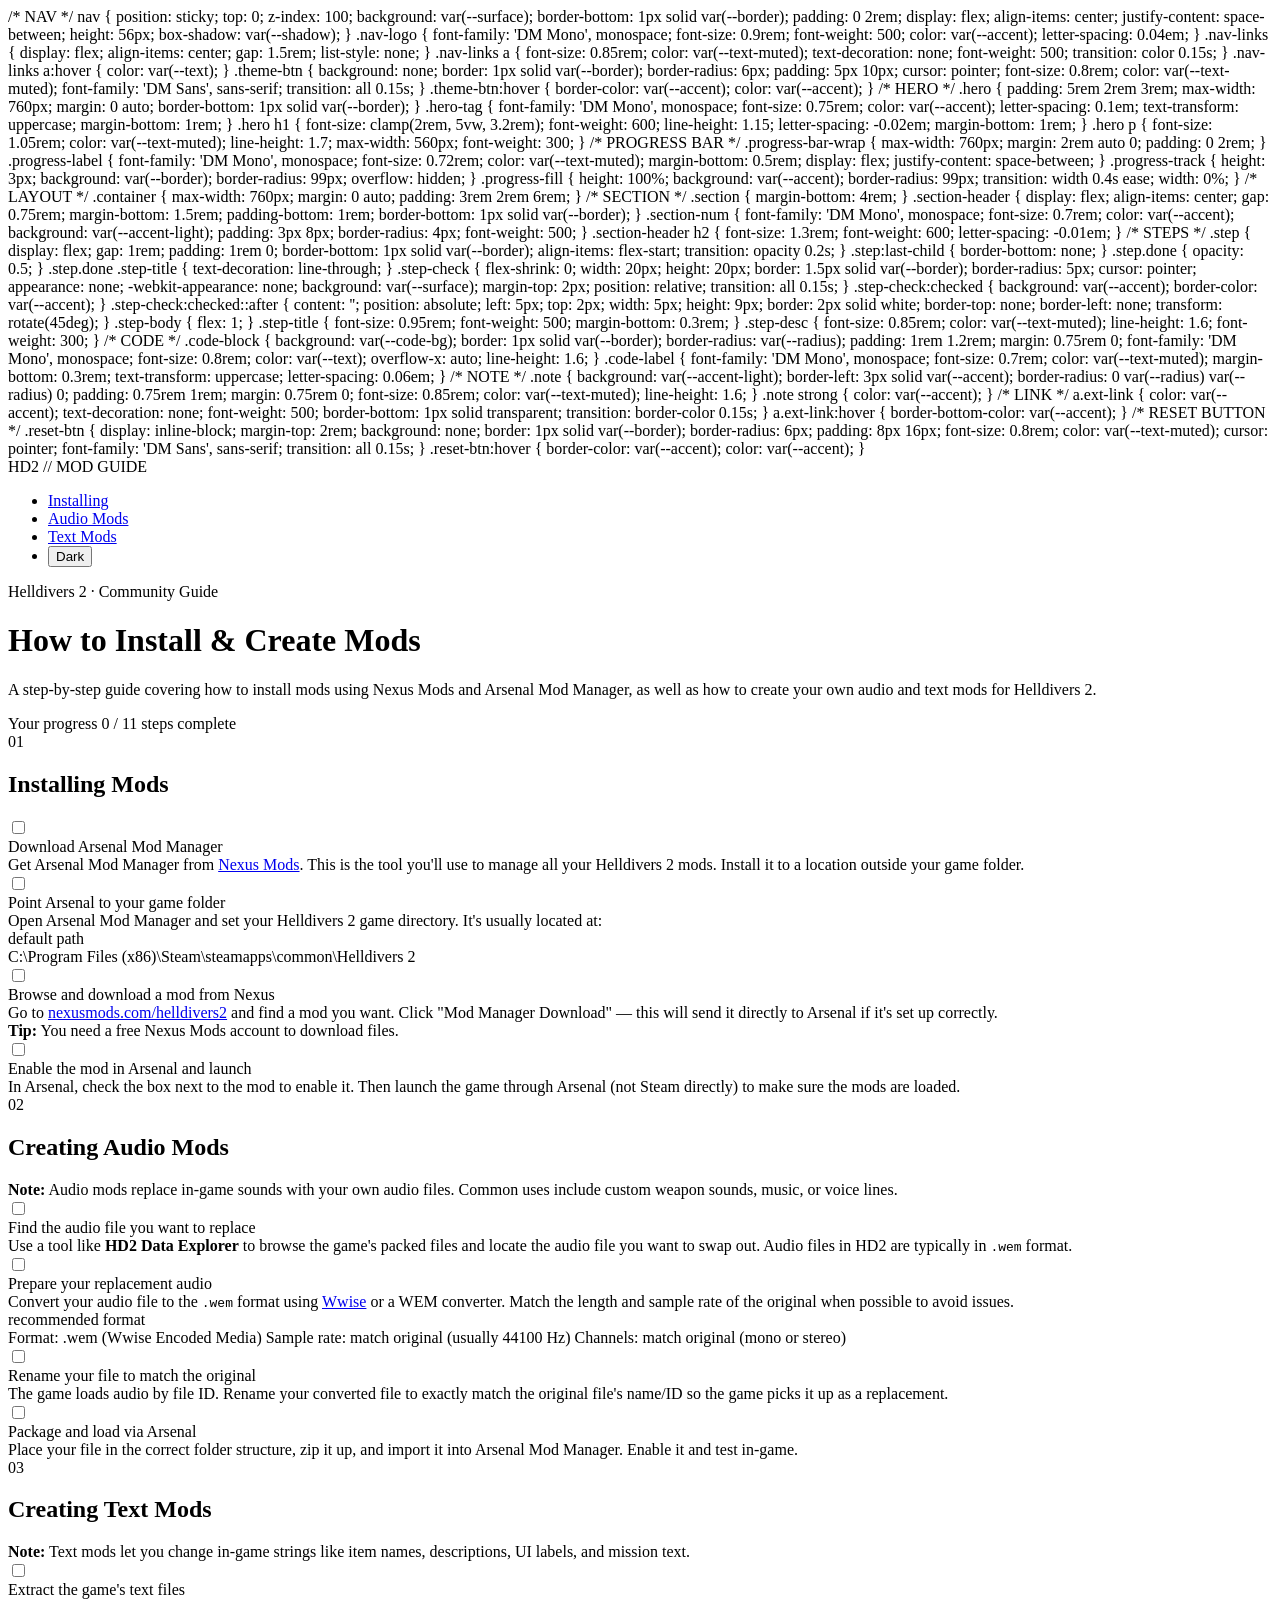
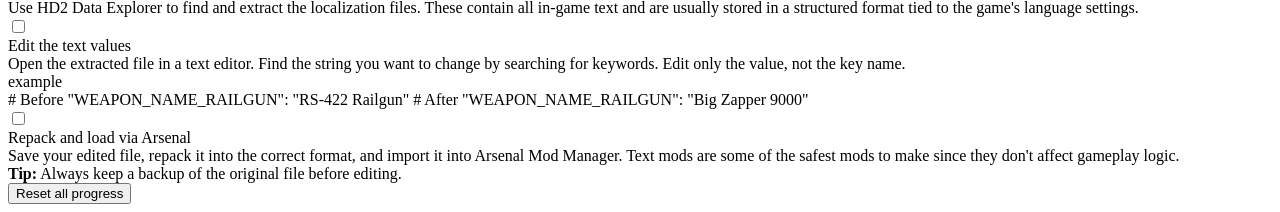
==== index.html @ fa1676cc "Add files via upload" ====
<!DOCTYPE html>
<html lang="en">
<head>
  <meta charset="UTF-8">
  <meta name="viewport" content="width=device-width, initial-scale=1.0">
  <title>HD2 Mod Guide</title>
  <link rel="stylesheet" href="style.css">
  <script src="main.js" defer></script>

    /* NAV */
    nav {
      position: sticky;
      top: 0;
      z-index: 100;
      background: var(--surface);
      border-bottom: 1px solid var(--border);
      padding: 0 2rem;
      display: flex;
      align-items: center;
      justify-content: space-between;
      height: 56px;
      box-shadow: var(--shadow);
    }
    .nav-logo {
      font-family: 'DM Mono', monospace;
      font-size: 0.9rem;
      font-weight: 500;
      color: var(--accent);
      letter-spacing: 0.04em;
    }
    .nav-links {
      display: flex;
      align-items: center;
      gap: 1.5rem;
      list-style: none;
    }
    .nav-links a {
      font-size: 0.85rem;
      color: var(--text-muted);
      text-decoration: none;
      font-weight: 500;
      transition: color 0.15s;
    }
    .nav-links a:hover { color: var(--text); }
    .theme-btn {
      background: none;
      border: 1px solid var(--border);
      border-radius: 6px;
      padding: 5px 10px;
      cursor: pointer;
      font-size: 0.8rem;
      color: var(--text-muted);
      font-family: 'DM Sans', sans-serif;
      transition: all 0.15s;
    }
    .theme-btn:hover { border-color: var(--accent); color: var(--accent); }

    /* HERO */
    .hero {
      padding: 5rem 2rem 3rem;
      max-width: 760px;
      margin: 0 auto;
      border-bottom: 1px solid var(--border);
    }
    .hero-tag {
      font-family: 'DM Mono', monospace;
      font-size: 0.75rem;
      color: var(--accent);
      letter-spacing: 0.1em;
      text-transform: uppercase;
      margin-bottom: 1rem;
    }
    .hero h1 {
      font-size: clamp(2rem, 5vw, 3.2rem);
      font-weight: 600;
      line-height: 1.15;
      letter-spacing: -0.02em;
      margin-bottom: 1rem;
    }
    .hero p {
      font-size: 1.05rem;
      color: var(--text-muted);
      line-height: 1.7;
      max-width: 560px;
      font-weight: 300;
    }

    /* PROGRESS BAR */
    .progress-bar-wrap {
      max-width: 760px;
      margin: 2rem auto 0;
      padding: 0 2rem;
    }
    .progress-label {
      font-family: 'DM Mono', monospace;
      font-size: 0.72rem;
      color: var(--text-muted);
      margin-bottom: 0.5rem;
      display: flex;
      justify-content: space-between;
    }
    .progress-track {
      height: 3px;
      background: var(--border);
      border-radius: 99px;
      overflow: hidden;
    }
    .progress-fill {
      height: 100%;
      background: var(--accent);
      border-radius: 99px;
      transition: width 0.4s ease;
      width: 0%;
    }

    /* LAYOUT */
    .container {
      max-width: 760px;
      margin: 0 auto;
      padding: 3rem 2rem 6rem;
    }

    /* SECTION */
    .section {
      margin-bottom: 4rem;
    }
    .section-header {
      display: flex;
      align-items: center;
      gap: 0.75rem;
      margin-bottom: 1.5rem;
      padding-bottom: 1rem;
      border-bottom: 1px solid var(--border);
    }
    .section-num {
      font-family: 'DM Mono', monospace;
      font-size: 0.7rem;
      color: var(--accent);
      background: var(--accent-light);
      padding: 3px 8px;
      border-radius: 4px;
      font-weight: 500;
    }
    .section-header h2 {
      font-size: 1.3rem;
      font-weight: 600;
      letter-spacing: -0.01em;
    }

    /* STEPS */
    .step {
      display: flex;
      gap: 1rem;
      padding: 1rem 0;
      border-bottom: 1px solid var(--border);
      align-items: flex-start;
      transition: opacity 0.2s;
    }
    .step:last-child { border-bottom: none; }
    .step.done { opacity: 0.5; }
    .step.done .step-title { text-decoration: line-through; }

    .step-check {
      flex-shrink: 0;
      width: 20px;
      height: 20px;
      border: 1.5px solid var(--border);
      border-radius: 5px;
      cursor: pointer;
      appearance: none;
      -webkit-appearance: none;
      background: var(--surface);
      margin-top: 2px;
      position: relative;
      transition: all 0.15s;
    }
    .step-check:checked {
      background: var(--accent);
      border-color: var(--accent);
    }
    .step-check:checked::after {
      content: '';
      position: absolute;
      left: 5px;
      top: 2px;
      width: 5px;
      height: 9px;
      border: 2px solid white;
      border-top: none;
      border-left: none;
      transform: rotate(45deg);
    }

    .step-body { flex: 1; }
    .step-title {
      font-size: 0.95rem;
      font-weight: 500;
      margin-bottom: 0.3rem;
    }
    .step-desc {
      font-size: 0.85rem;
      color: var(--text-muted);
      line-height: 1.6;
      font-weight: 300;
    }

    /* CODE */
    .code-block {
      background: var(--code-bg);
      border: 1px solid var(--border);
      border-radius: var(--radius);
      padding: 1rem 1.2rem;
      margin: 0.75rem 0;
      font-family: 'DM Mono', monospace;
      font-size: 0.8rem;
      color: var(--text);
      overflow-x: auto;
      line-height: 1.6;
    }
    .code-label {
      font-family: 'DM Mono', monospace;
      font-size: 0.7rem;
      color: var(--text-muted);
      margin-bottom: 0.3rem;
      text-transform: uppercase;
      letter-spacing: 0.06em;
    }

    /* NOTE */
    .note {
      background: var(--accent-light);
      border-left: 3px solid var(--accent);
      border-radius: 0 var(--radius) var(--radius) 0;
      padding: 0.75rem 1rem;
      margin: 0.75rem 0;
      font-size: 0.85rem;
      color: var(--text-muted);
      line-height: 1.6;
    }
    .note strong { color: var(--accent); }

    /* LINK */
    a.ext-link {
      color: var(--accent);
      text-decoration: none;
      font-weight: 500;
      border-bottom: 1px solid transparent;
      transition: border-color 0.15s;
    }
    a.ext-link:hover { border-bottom-color: var(--accent); }

    /* RESET BUTTON */
    .reset-btn {
      display: inline-block;
      margin-top: 2rem;
      background: none;
      border: 1px solid var(--border);
      border-radius: 6px;
      padding: 8px 16px;
      font-size: 0.8rem;
      color: var(--text-muted);
      cursor: pointer;
      font-family: 'DM Sans', sans-serif;
      transition: all 0.15s;
    }
    .reset-btn:hover { border-color: var(--accent); color: var(--accent); }
  </style>
</head>
<body>

<nav>
  <span class="nav-logo">HD2 // MOD GUIDE</span>
  <ul class="nav-links">
    <li><a href="#install">Installing</a></li>
    <li><a href="#audio">Audio Mods</a></li>
    <li><a href="#text">Text Mods</a></li>
    <li><button class="theme-btn" id="themeToggle">Dark</button></li>
  </ul>
</nav>

<div class="hero">
  <p class="hero-tag">Helldivers 2 · Community Guide</p>
  <h1>How to Install & Create Mods</h1>
  <p>A step-by-step guide covering how to install mods using Nexus Mods and Arsenal Mod Manager, as well as how to create your own audio and text mods for Helldivers 2.</p>
</div>

<div class="progress-bar-wrap">
  <div class="progress-label">
    <span>Your progress</span>
    <span id="progressText">0 / 0 steps complete</span>
  </div>
  <div class="progress-track">
    <div class="progress-fill" id="progressFill"></div>
  </div>
</div>

<div class="container">

  <!-- SECTION 1: INSTALLING MODS -->
  <div class="section" id="install">
    <div class="section-header">
      <span class="section-num">01</span>
      <h2>Installing Mods</h2>
    </div>

    <div class="step" id="step-s1">
      <input type="checkbox" class="step-check" data-id="s1">
      <div class="step-body">
        <div class="step-title">Download Arsenal Mod Manager</div>
        <div class="step-desc">
          Get Arsenal Mod Manager from <a class="ext-link" href="https://www.nexusmods.com" target="_blank">Nexus Mods</a>. This is the tool you'll use to manage all your Helldivers 2 mods. Install it to a location outside your game folder.
        </div>
      </div>
    </div>

    <div class="step" id="step-s2">
      <input type="checkbox" class="step-check" data-id="s2">
      <div class="step-body">
        <div class="step-title">Point Arsenal to your game folder</div>
        <div class="step-desc">
          Open Arsenal Mod Manager and set your Helldivers 2 game directory. It's usually located at:
          <div class="code-label">default path</div>
          <div class="code-block">C:\Program Files (x86)\Steam\steamapps\common\Helldivers 2</div>
        </div>
      </div>
    </div>

    <div class="step" id="step-s3">
      <input type="checkbox" class="step-check" data-id="s3">
      <div class="step-body">
        <div class="step-title">Browse and download a mod from Nexus</div>
        <div class="step-desc">
          Go to <a class="ext-link" href="https://www.nexusmods.com/helldivers2" target="_blank">nexusmods.com/helldivers2</a> and find a mod you want. Click "Mod Manager Download" — this will send it directly to Arsenal if it's set up correctly.
          <div class="note"><strong>Tip:</strong> You need a free Nexus Mods account to download files.</div>
        </div>
      </div>
    </div>

    <div class="step" id="step-s4">
      <input type="checkbox" class="step-check" data-id="s4">
      <div class="step-body">
        <div class="step-title">Enable the mod in Arsenal and launch</div>
        <div class="step-desc">
          In Arsenal, check the box next to the mod to enable it. Then launch the game through Arsenal (not Steam directly) to make sure the mods are loaded.
        </div>
      </div>
    </div>
  </div>

  <!-- SECTION 2: AUDIO MODS -->
  <div class="section" id="audio">
    <div class="section-header">
      <span class="section-num">02</span>
      <h2>Creating Audio Mods</h2>
    </div>

    <div class="note"><strong>Note:</strong> Audio mods replace in-game sounds with your own audio files. Common uses include custom weapon sounds, music, or voice lines.</div>

    <div class="step" id="step-a1">
      <input type="checkbox" class="step-check" data-id="a1">
      <div class="step-body">
        <div class="step-title">Find the audio file you want to replace</div>
        <div class="step-desc">
          Use a tool like <strong>HD2 Data Explorer</strong> to browse the game's packed files and locate the audio file you want to swap out. Audio files in HD2 are typically in <code>.wem</code> format.
        </div>
      </div>
    </div>

    <div class="step" id="step-a2">
      <input type="checkbox" class="step-check" data-id="a2">
      <div class="step-body">
        <div class="step-title">Prepare your replacement audio</div>
        <div class="step-desc">
          Convert your audio file to the <code>.wem</code> format using <a class="ext-link" href="https://github.com/nicholasgasior/wwise-audio-tools" target="_blank">Wwise</a> or a WEM converter. Match the length and sample rate of the original when possible to avoid issues.
          <div class="code-label">recommended format</div>
          <div class="code-block">Format: .wem (Wwise Encoded Media)
Sample rate: match original (usually 44100 Hz)
Channels: match original (mono or stereo)</div>
        </div>
      </div>
    </div>

    <div class="step" id="step-a3">
      <input type="checkbox" class="step-check" data-id="a3">
      <div class="step-body">
        <div class="step-title">Rename your file to match the original</div>
        <div class="step-desc">
          The game loads audio by file ID. Rename your converted file to exactly match the original file's name/ID so the game picks it up as a replacement.
        </div>
      </div>
    </div>

    <div class="step" id="step-a4">
      <input type="checkbox" class="step-check" data-id="a4">
      <div class="step-body">
        <div class="step-title">Package and load via Arsenal</div>
        <div class="step-desc">
          Place your file in the correct folder structure, zip it up, and import it into Arsenal Mod Manager. Enable it and test in-game.
        </div>
      </div>
    </div>
  </div>

  <!-- SECTION 3: TEXT MODS -->
  <div class="section" id="text">
    <div class="section-header">
      <span class="section-num">03</span>
      <h2>Creating Text Mods</h2>
    </div>

    <div class="note"><strong>Note:</strong> Text mods let you change in-game strings like item names, descriptions, UI labels, and mission text.</div>

    <div class="step" id="step-t1">
      <input type="checkbox" class="step-check" data-id="t1">
      <div class="step-body">
        <div class="step-title">Extract the game's text files</div>
        <div class="step-desc">
          Use HD2 Data Explorer to find and extract the localization files. These contain all in-game text and are usually stored in a structured format tied to the game's language settings.
        </div>
      </div>
    </div>

    <div class="step" id="step-t2">
      <input type="checkbox" class="step-check" data-id="t2">
      <div class="step-body">
        <div class="step-title">Edit the text values</div>
        <div class="step-desc">
          Open the extracted file in a text editor. Find the string you want to change by searching for keywords. Edit only the value, not the key name.
          <div class="code-label">example</div>
          <div class="code-block"># Before
"WEAPON_NAME_RAILGUN": "RS-422 Railgun"

# After
"WEAPON_NAME_RAILGUN": "Big Zapper 9000"</div>
        </div>
      </div>
    </div>

    <div class="step" id="step-t3">
      <input type="checkbox" class="step-check" data-id="t3">
      <div class="step-body">
        <div class="step-title">Repack and load via Arsenal</div>
        <div class="step-desc">
          Save your edited file, repack it into the correct format, and import it into Arsenal Mod Manager. Text mods are some of the safest mods to make since they don't affect gameplay logic.
          <div class="note"><strong>Tip:</strong> Always keep a backup of the original file before editing.</div>
        </div>
      </div>
    </div>
  </div>

  <button class="reset-btn" id="resetBtn">Reset all progress</button>

</div>

<script>
  // --- THEME ---
  const themeBtn = document.getElementById('themeToggle');
  const savedTheme = localStorage.getItem('hd2-theme') || 'light';
  applyTheme(savedTheme);

  themeBtn.addEventListener('click', () => {
    const current = document.documentElement.getAttribute('data-theme') || 'light';
    const next = current === 'dark' ? 'light' : 'dark';
    applyTheme(next);
    localStorage.setItem('hd2-theme', next);
  });

  function applyTheme(theme) {
    document.documentElement.setAttribute('data-theme', theme);
    themeBtn.textContent = theme === 'dark' ? 'Light' : 'Dark';
  }

  // --- PROGRESS TRACKER ---
  const checkboxes = document.querySelectorAll('.step-check');
  const saved = JSON.parse(localStorage.getItem('hd2-progress')) || [];

  // Restore saved state
  checkboxes.forEach(cb => {
    if (saved.includes(cb.dataset.id)) {
      cb.checked = true;
      cb.closest('.step').classList.add('done');
    }
    cb.addEventListener('change', handleCheck);
  });

  updateProgress();

  function handleCheck(e) {
    const cb = e.target;
    const step = cb.closest('.step');
    step.classList.toggle('done', cb.checked);

    let progress = JSON.parse(localStorage.getItem('hd2-progress')) || [];
    if (cb.checked) {
      if (!progress.includes(cb.dataset.id)) progress.push(cb.dataset.id);
    } else {
      progress = progress.filter(id => id !== cb.dataset.id);
    }
    localStorage.setItem('hd2-progress', JSON.stringify(progress));
    updateProgress();
  }

  function updateProgress() {
    const total = checkboxes.length;
    const done = document.querySelectorAll('.step-check:checked').length;
    const pct = total === 0 ? 0 : Math.round((done / total) * 100);
    document.getElementById('progressFill').style.width = pct + '%';
    document.getElementById('progressText').textContent = `${done} / ${total} steps complete`;
  }

  // --- RESET ---
  document.getElementById('resetBtn').addEventListener('click', () => {
    localStorage.removeItem('hd2-progress');
    checkboxes.forEach(cb => {
      cb.checked = false;
      cb.closest('.step').classList.remove('done');
    });
    updateProgress();
  });
</script>
</body>
</html>
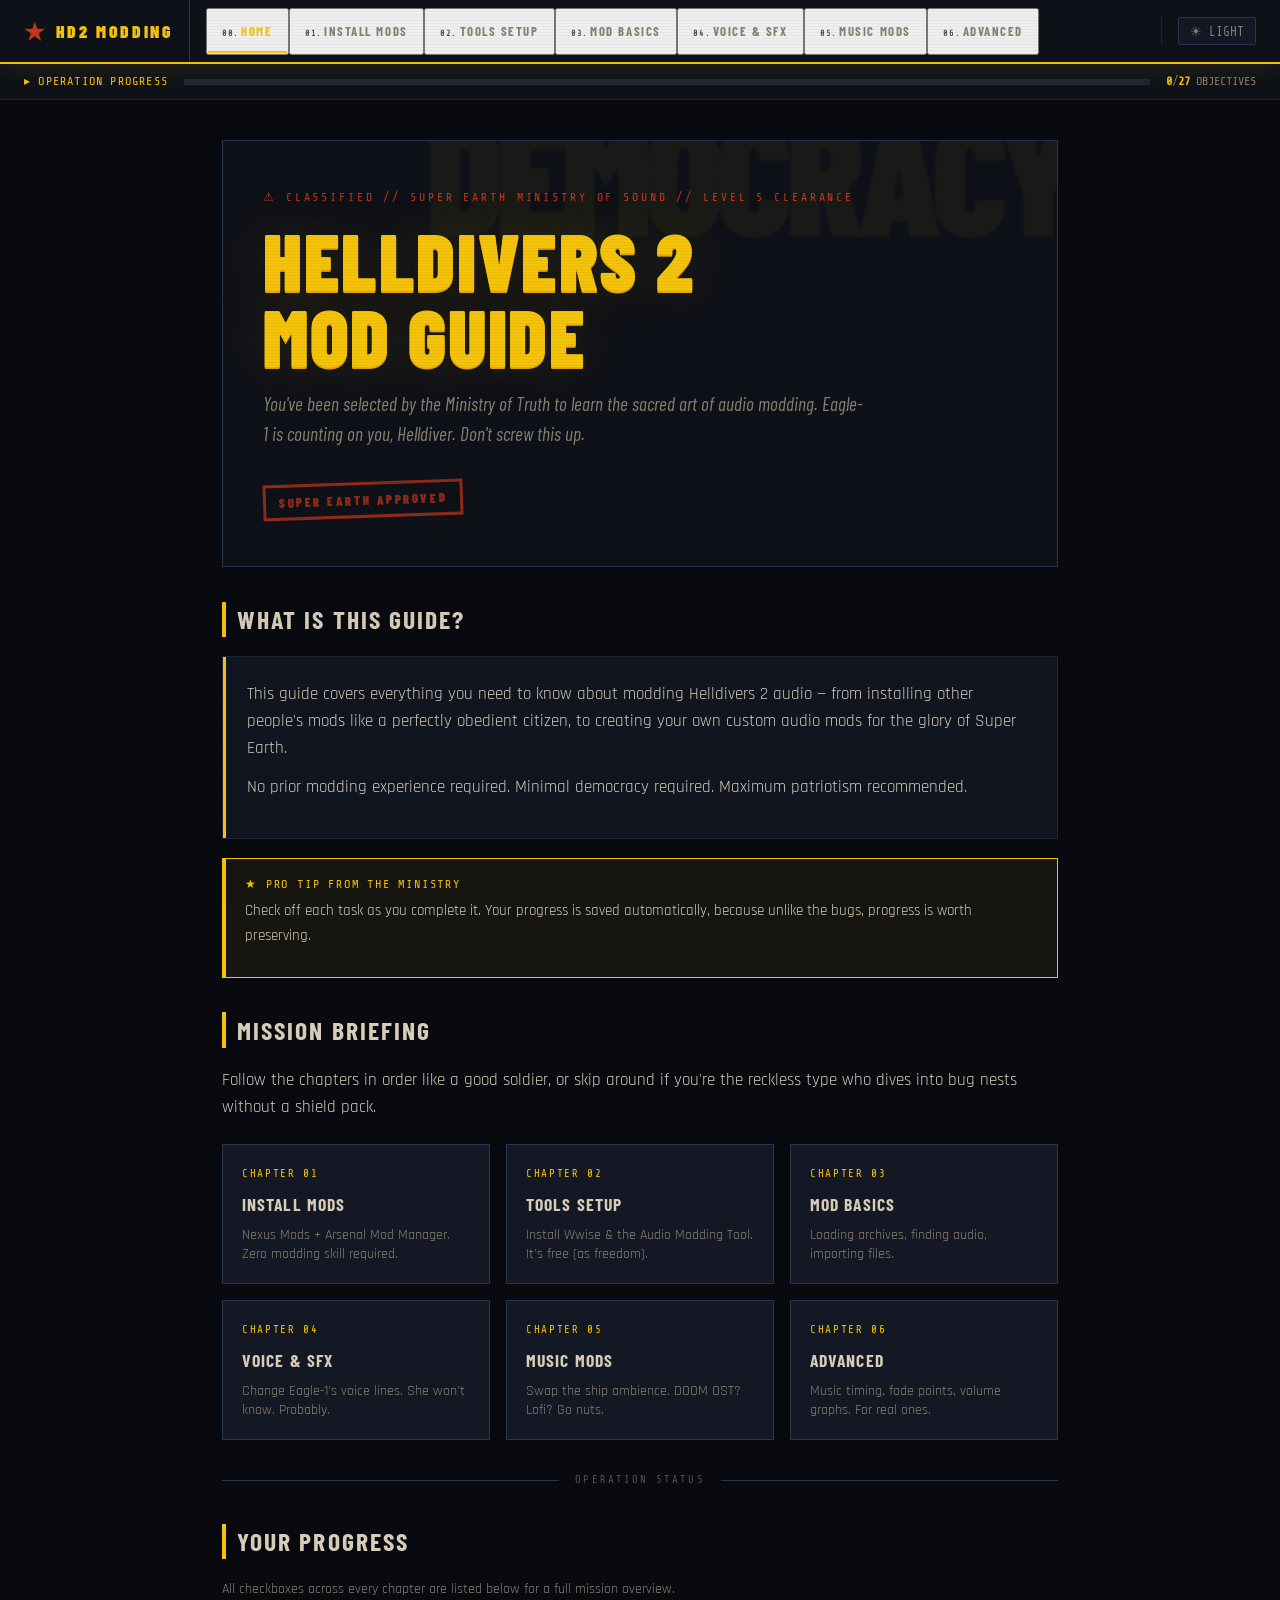
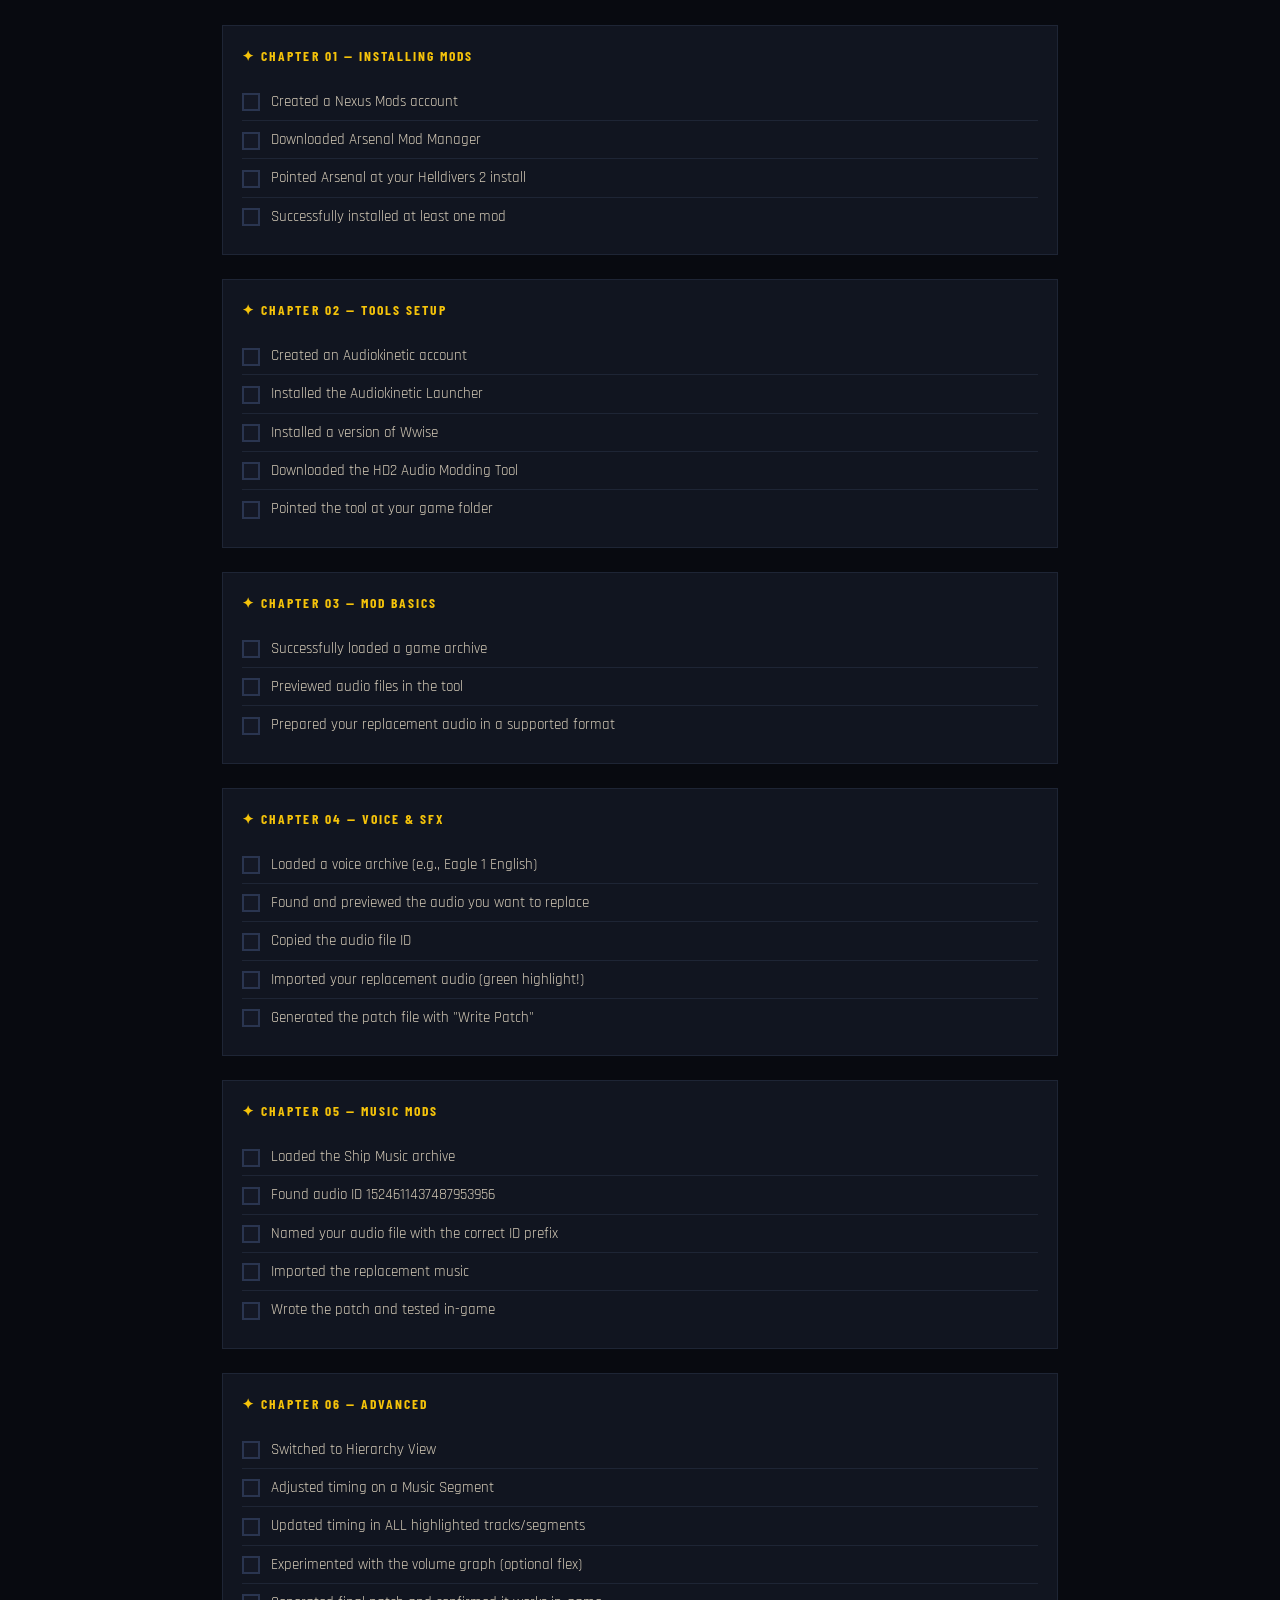
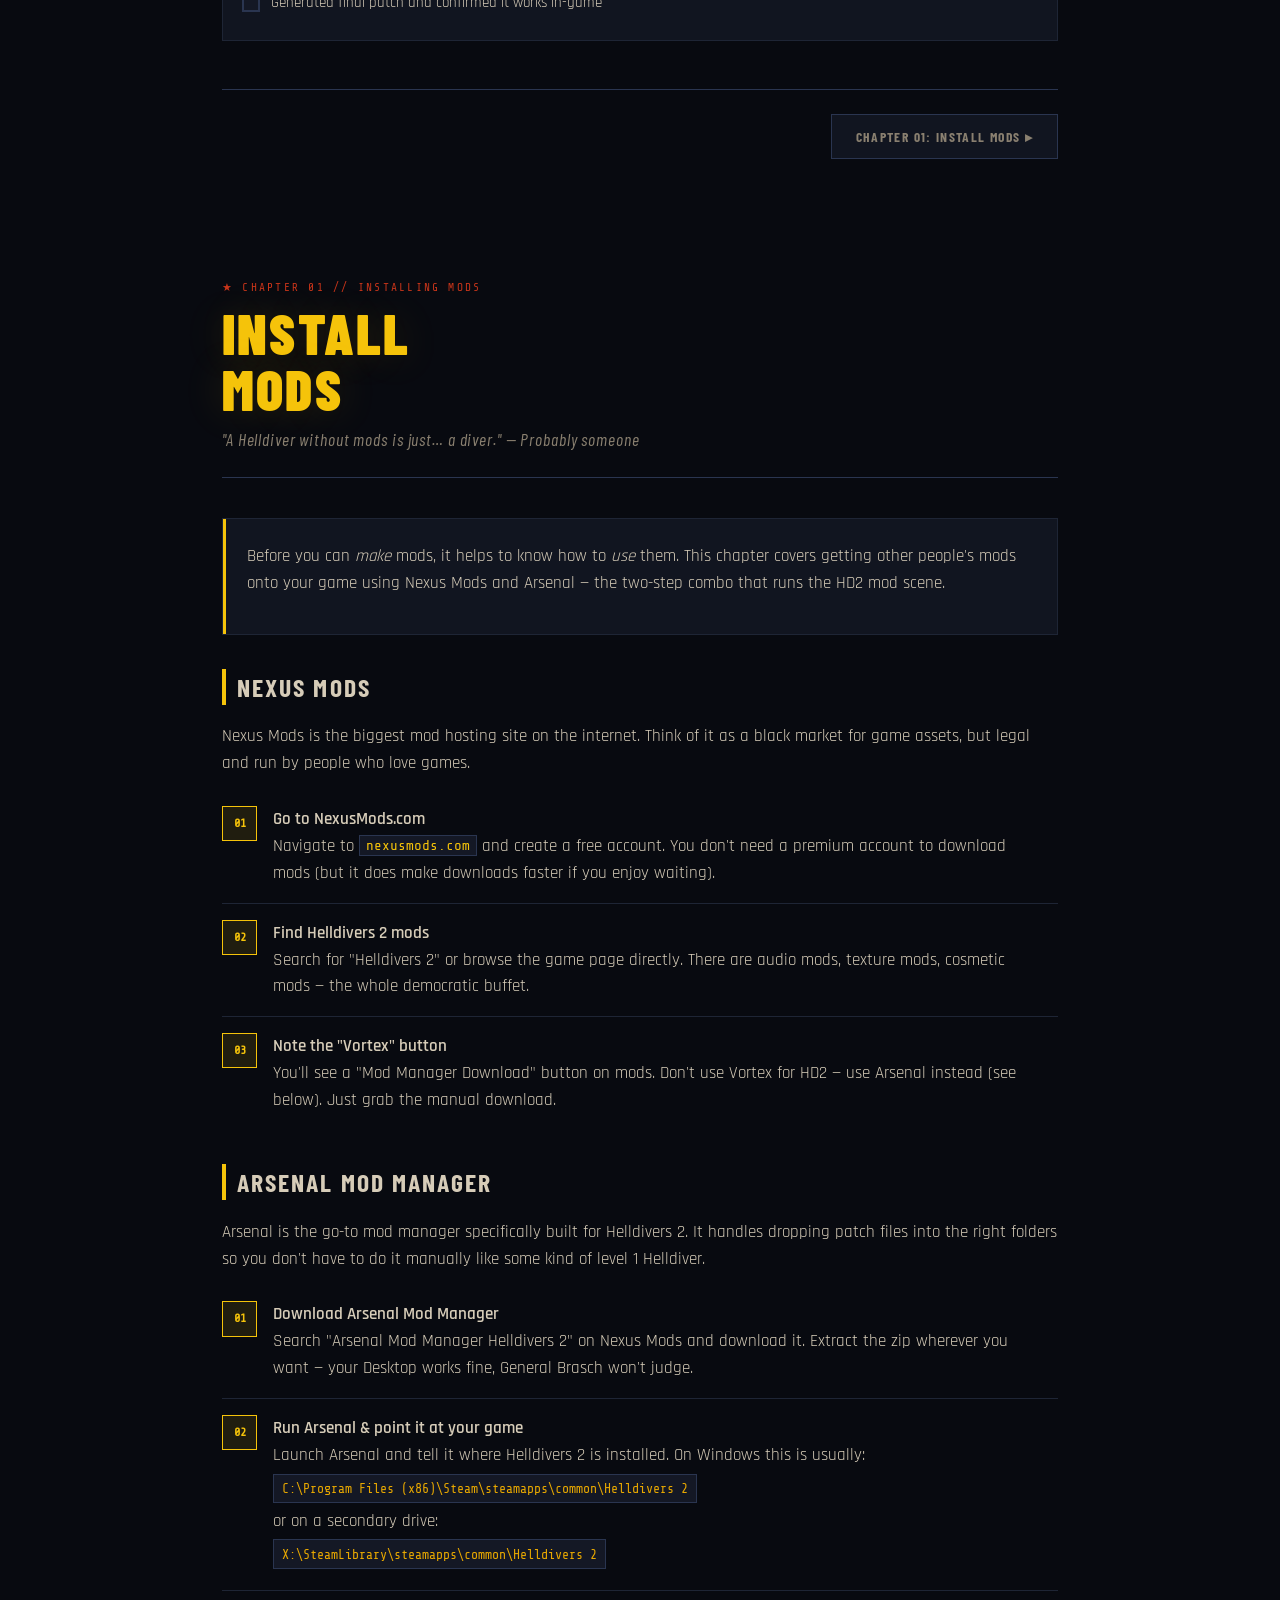
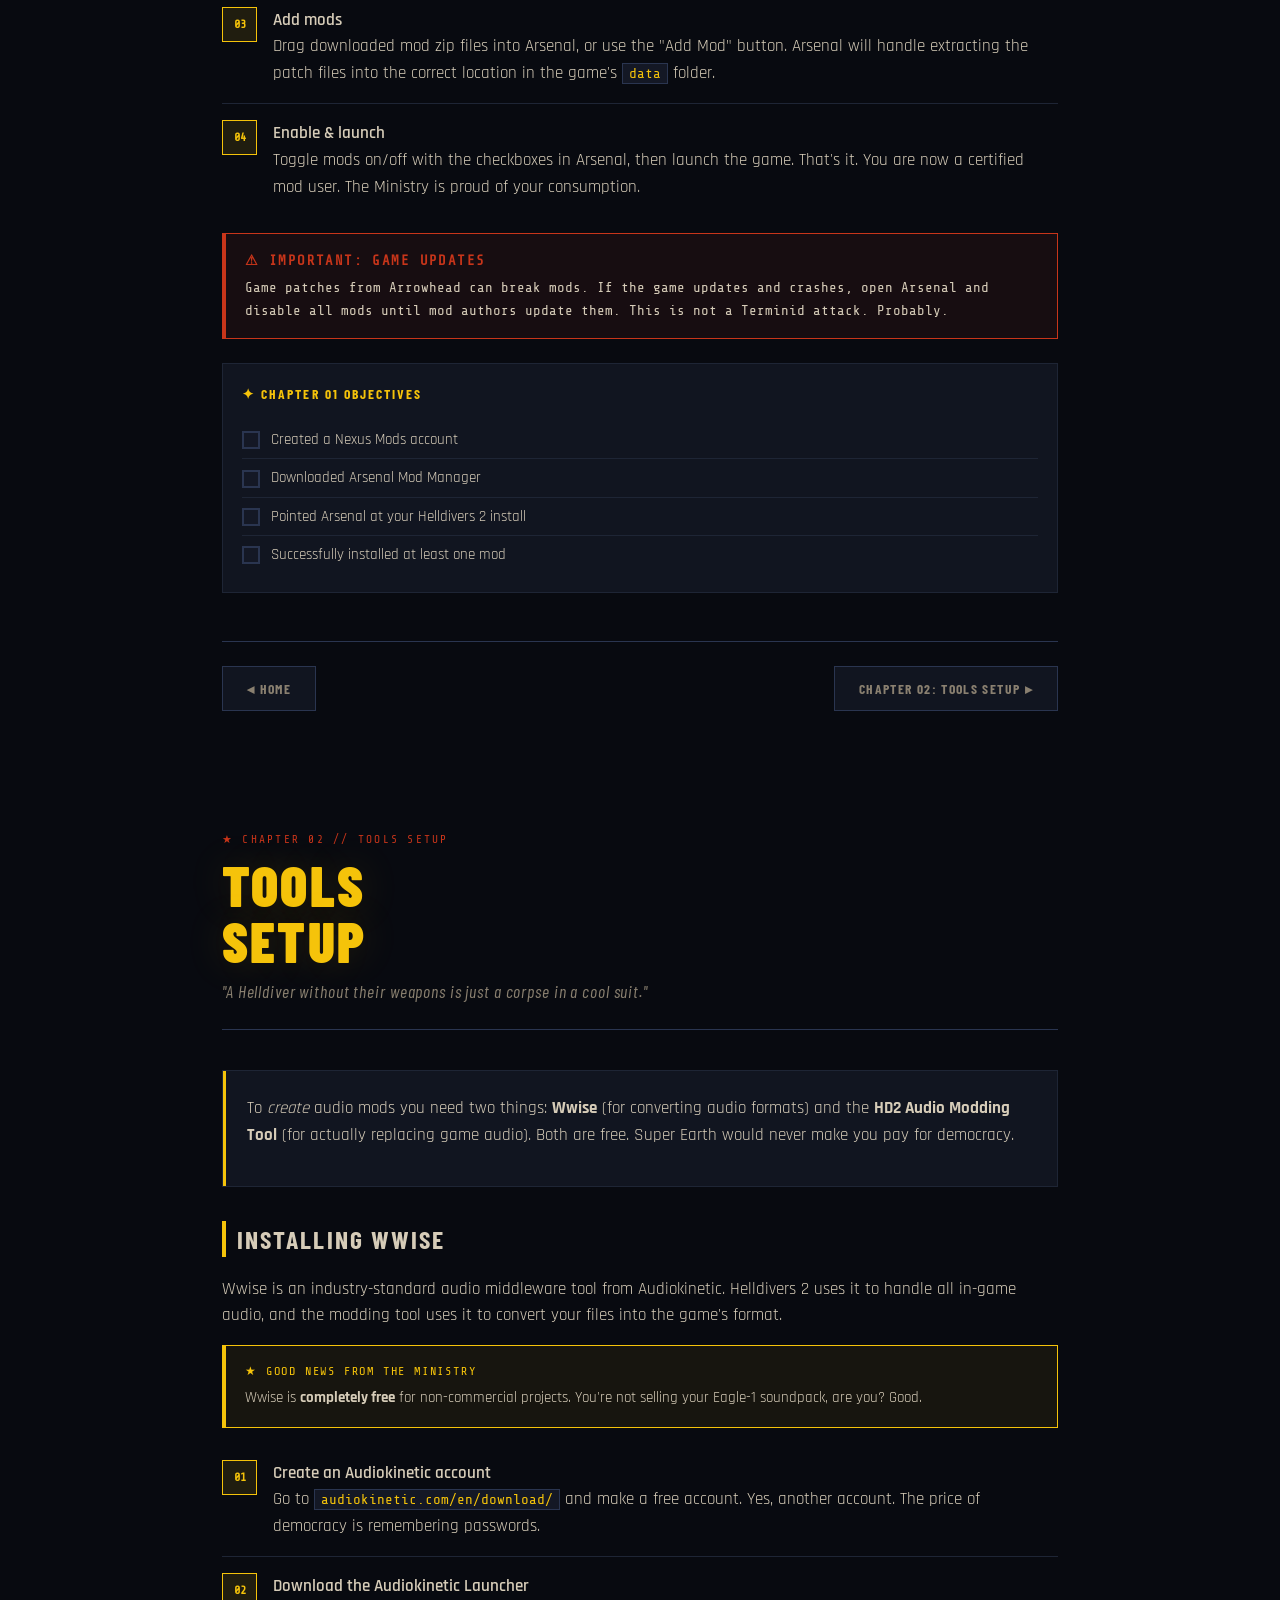
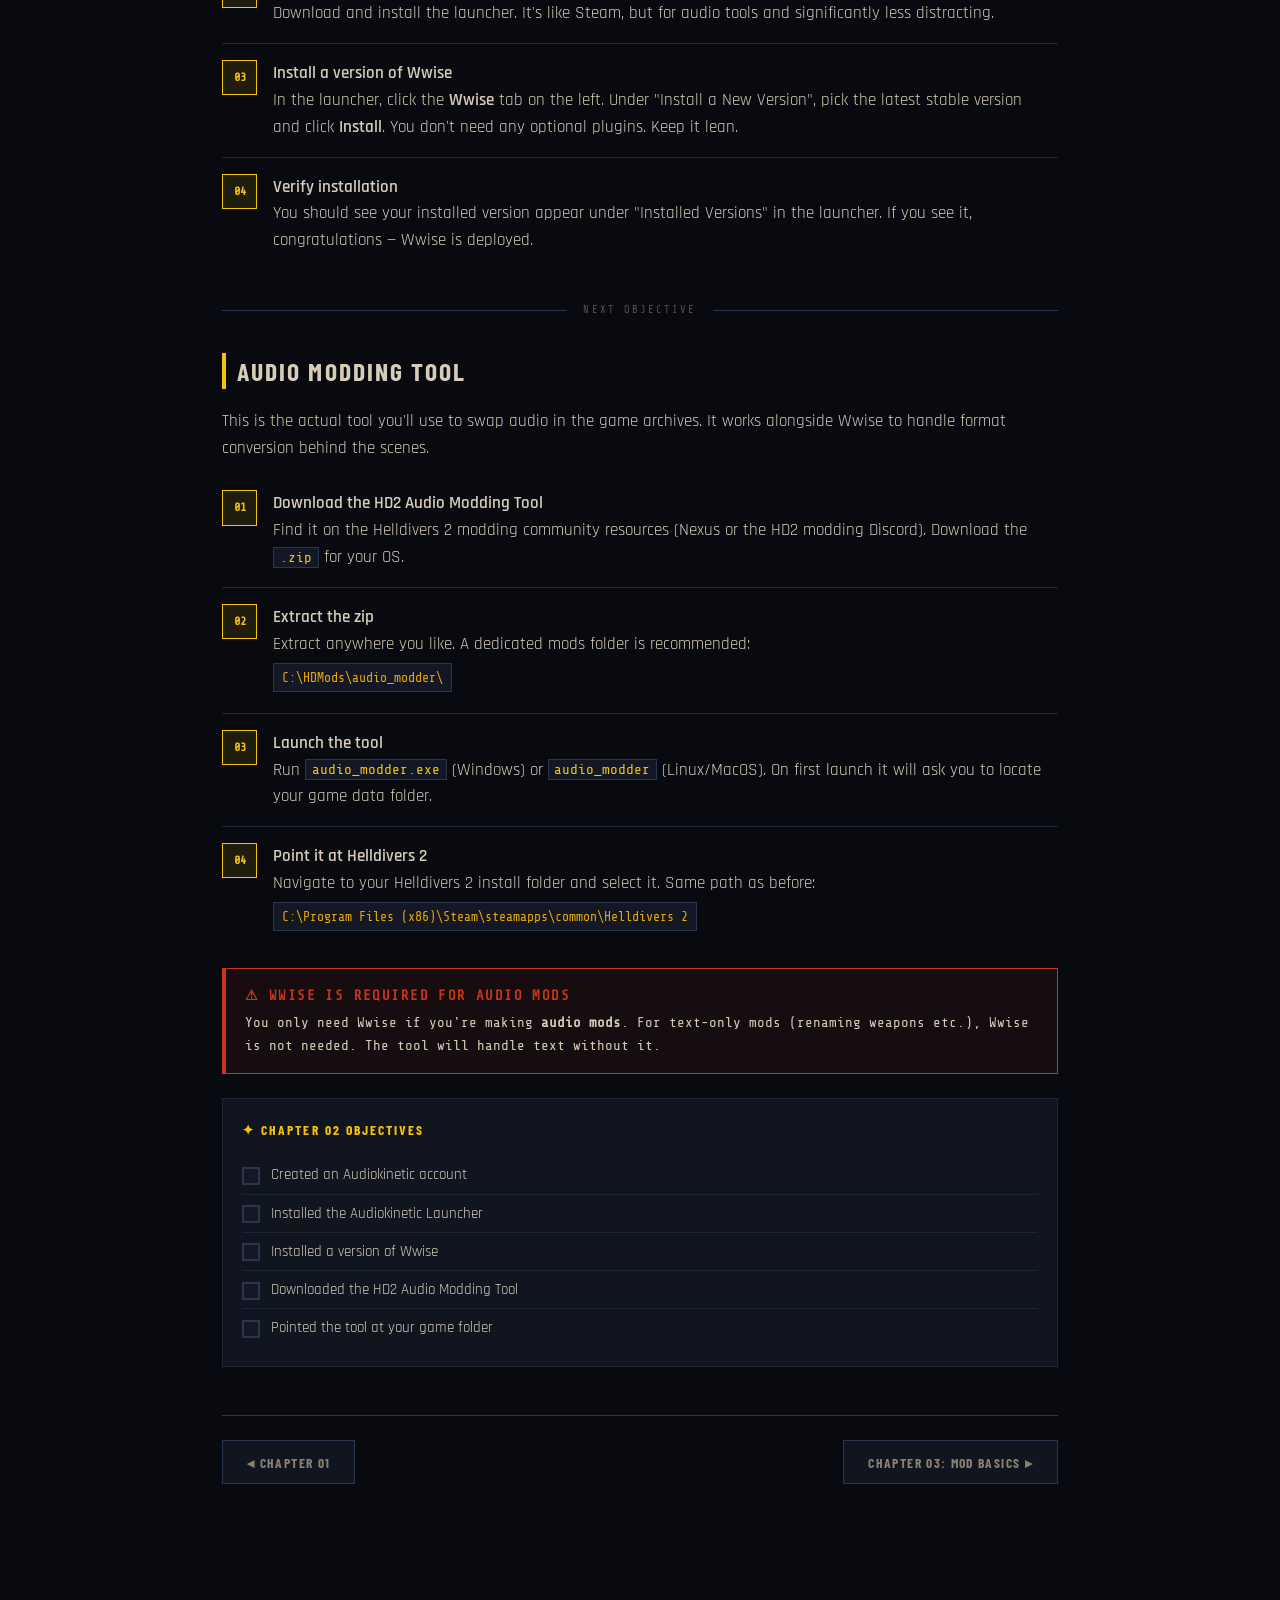
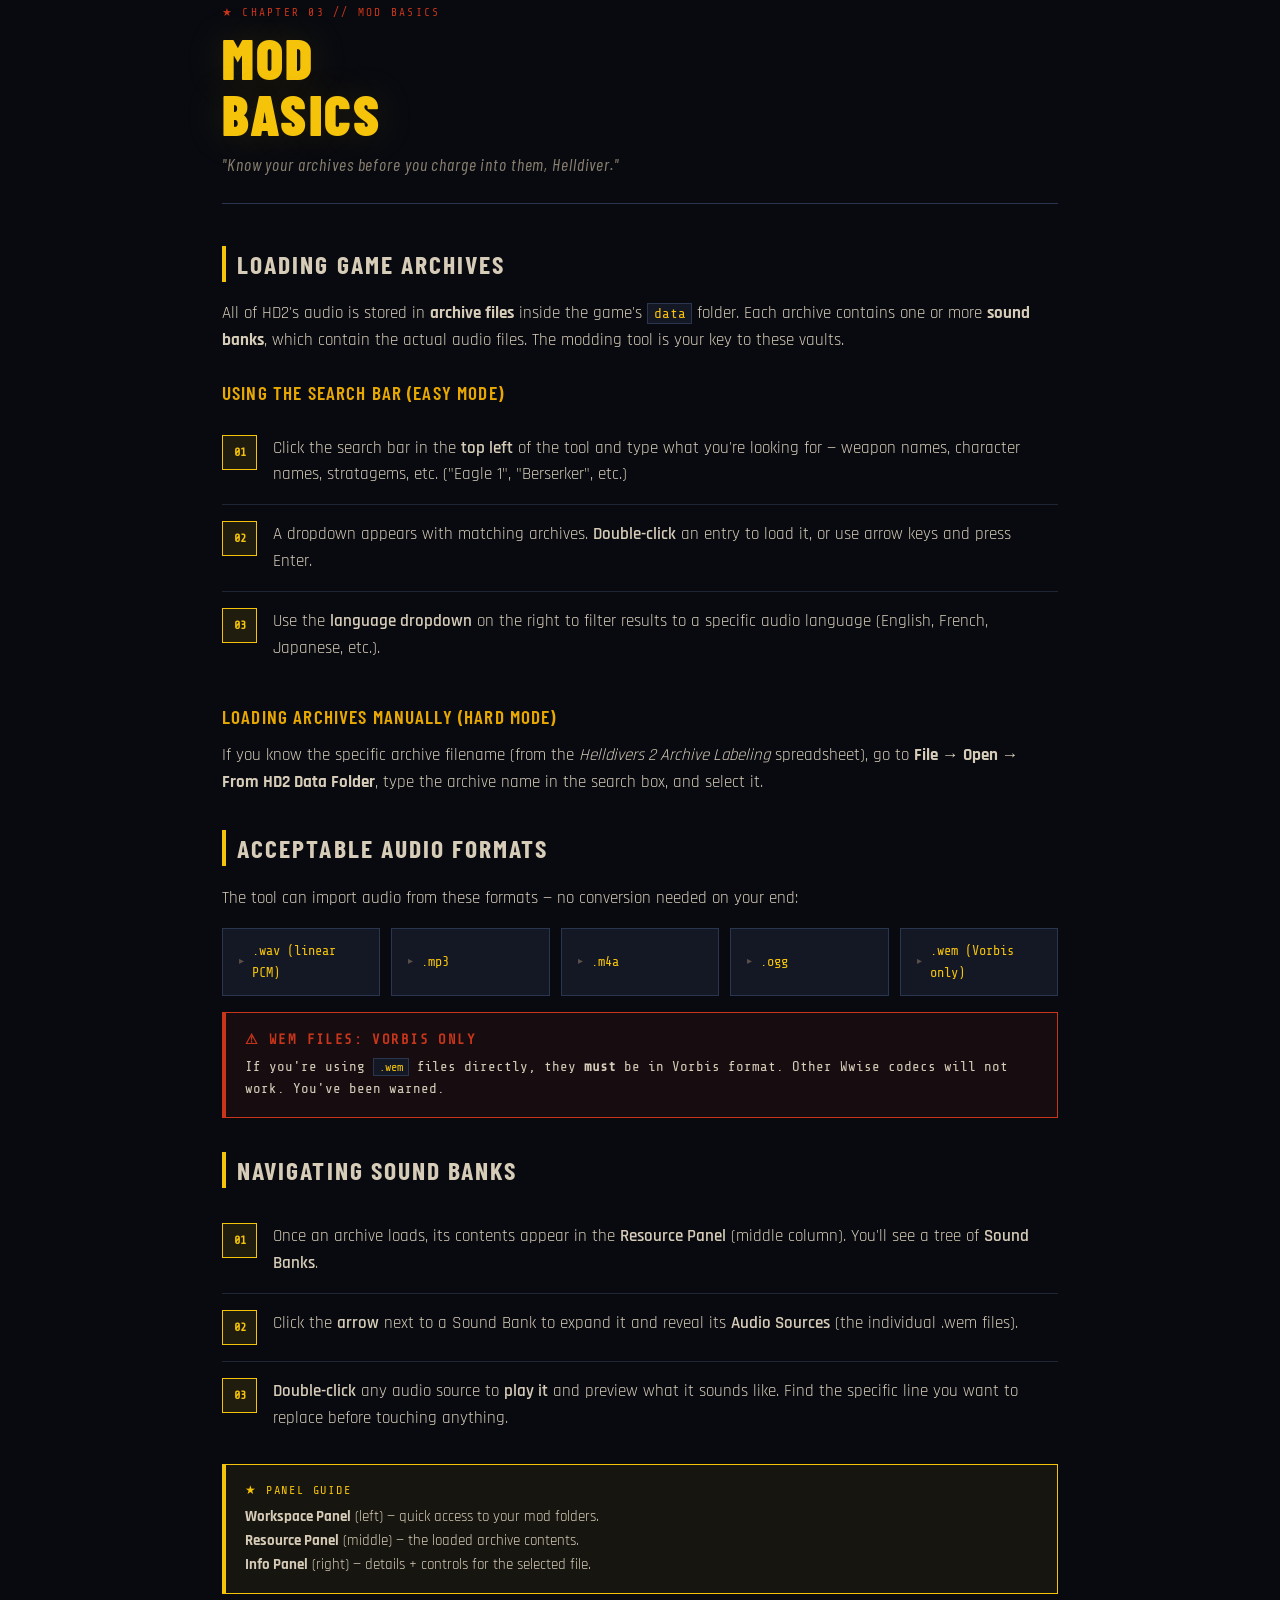
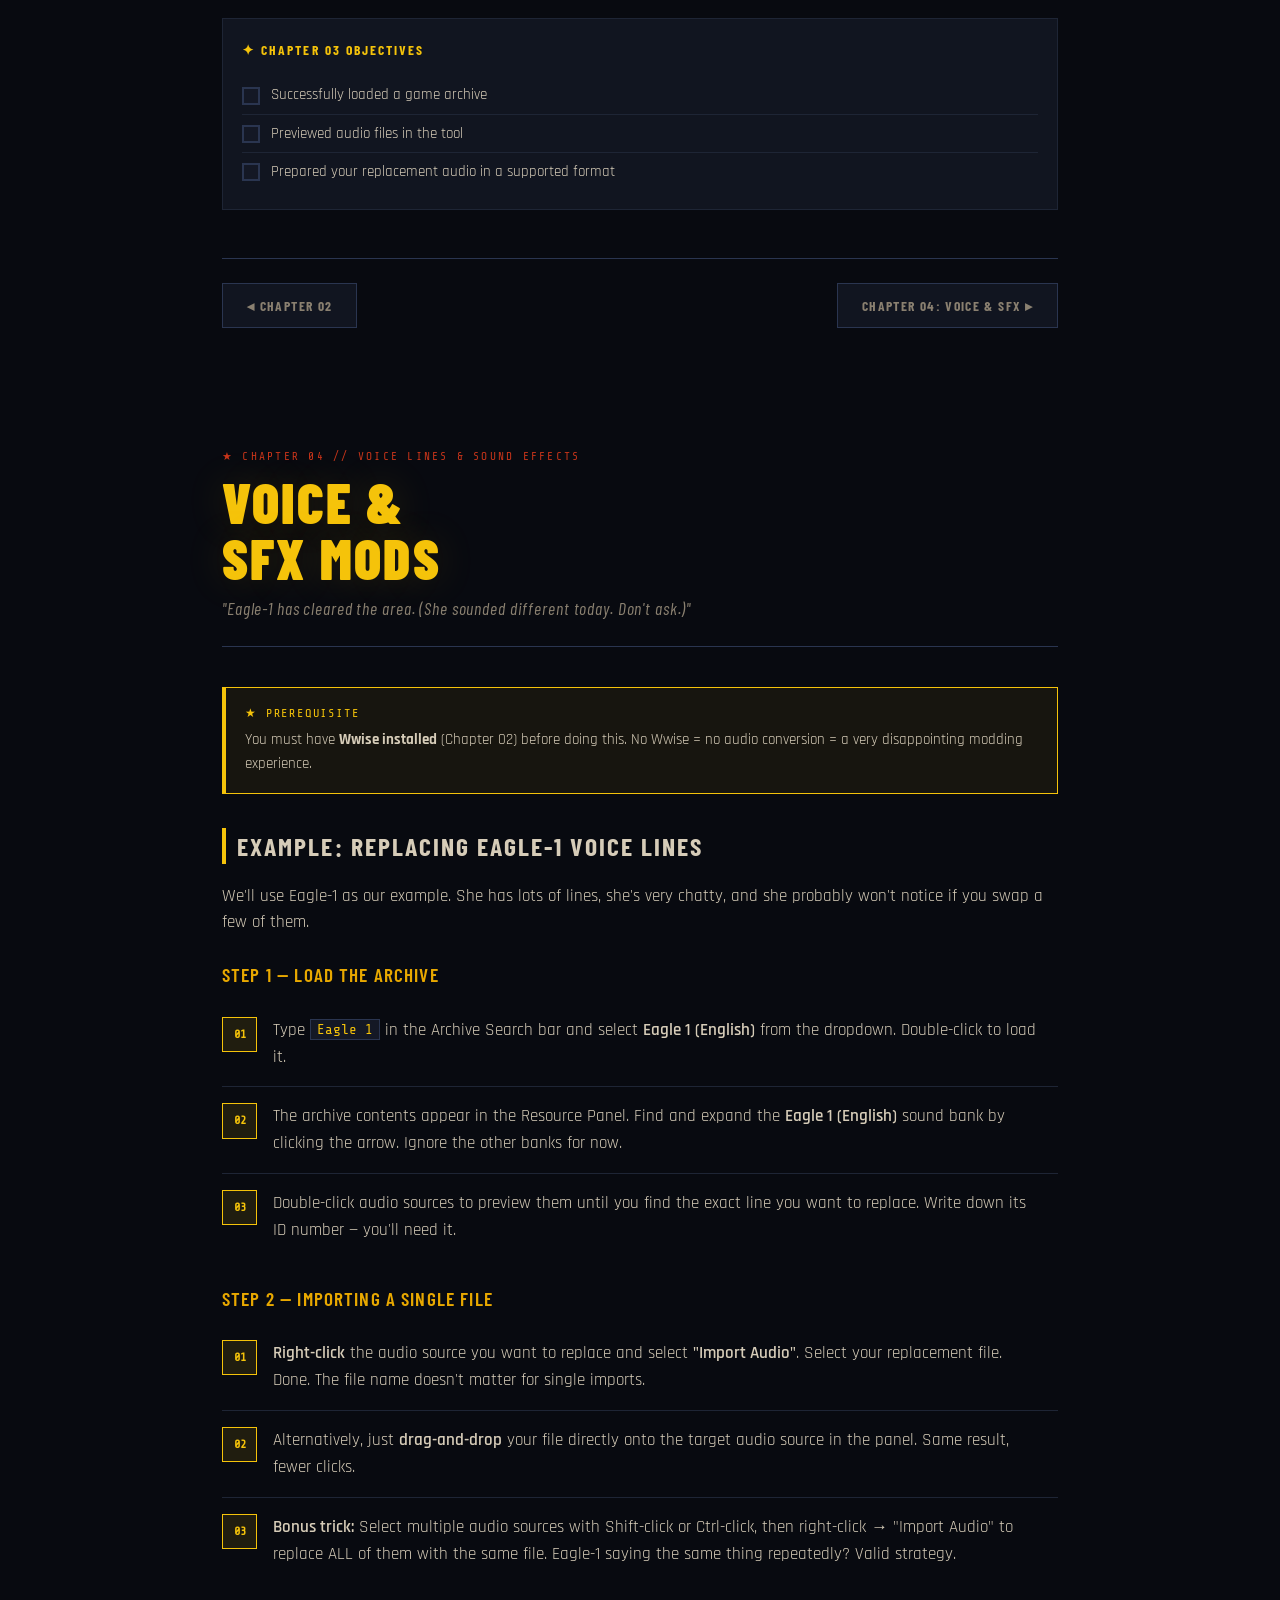
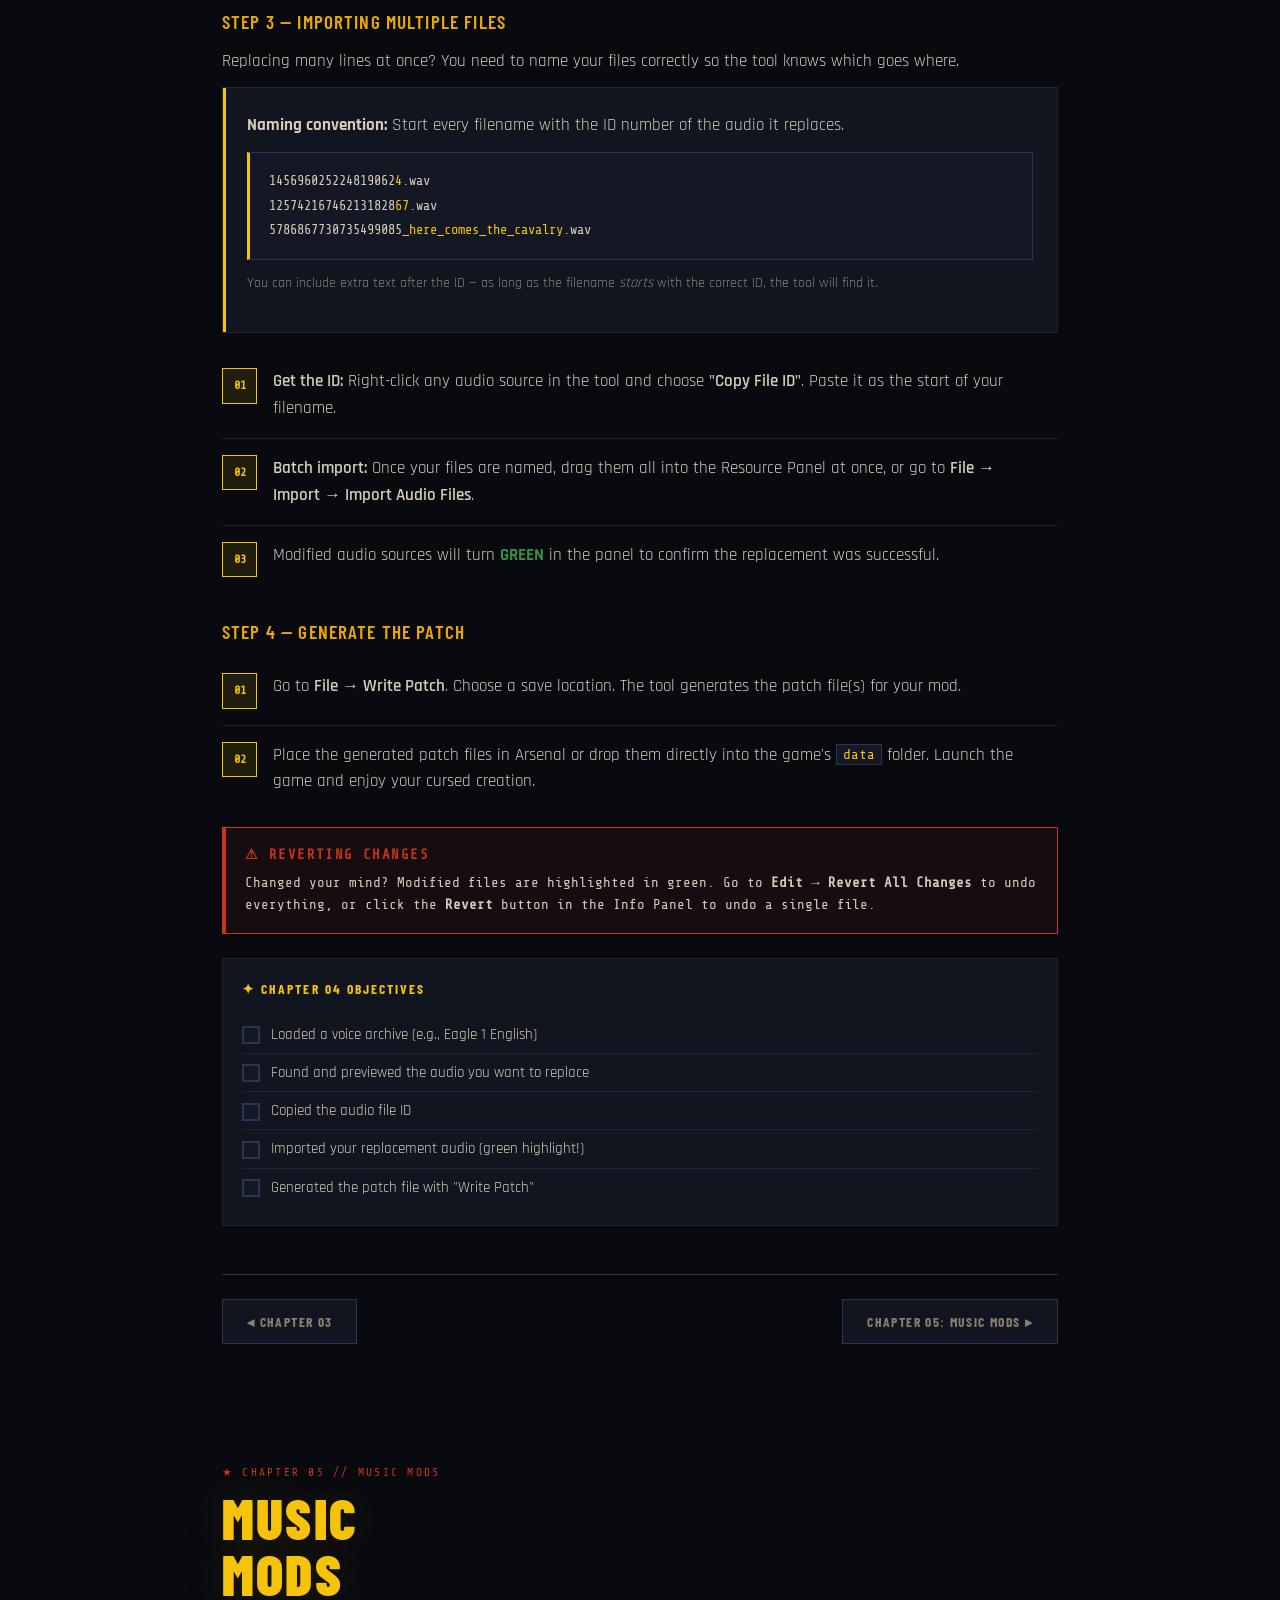
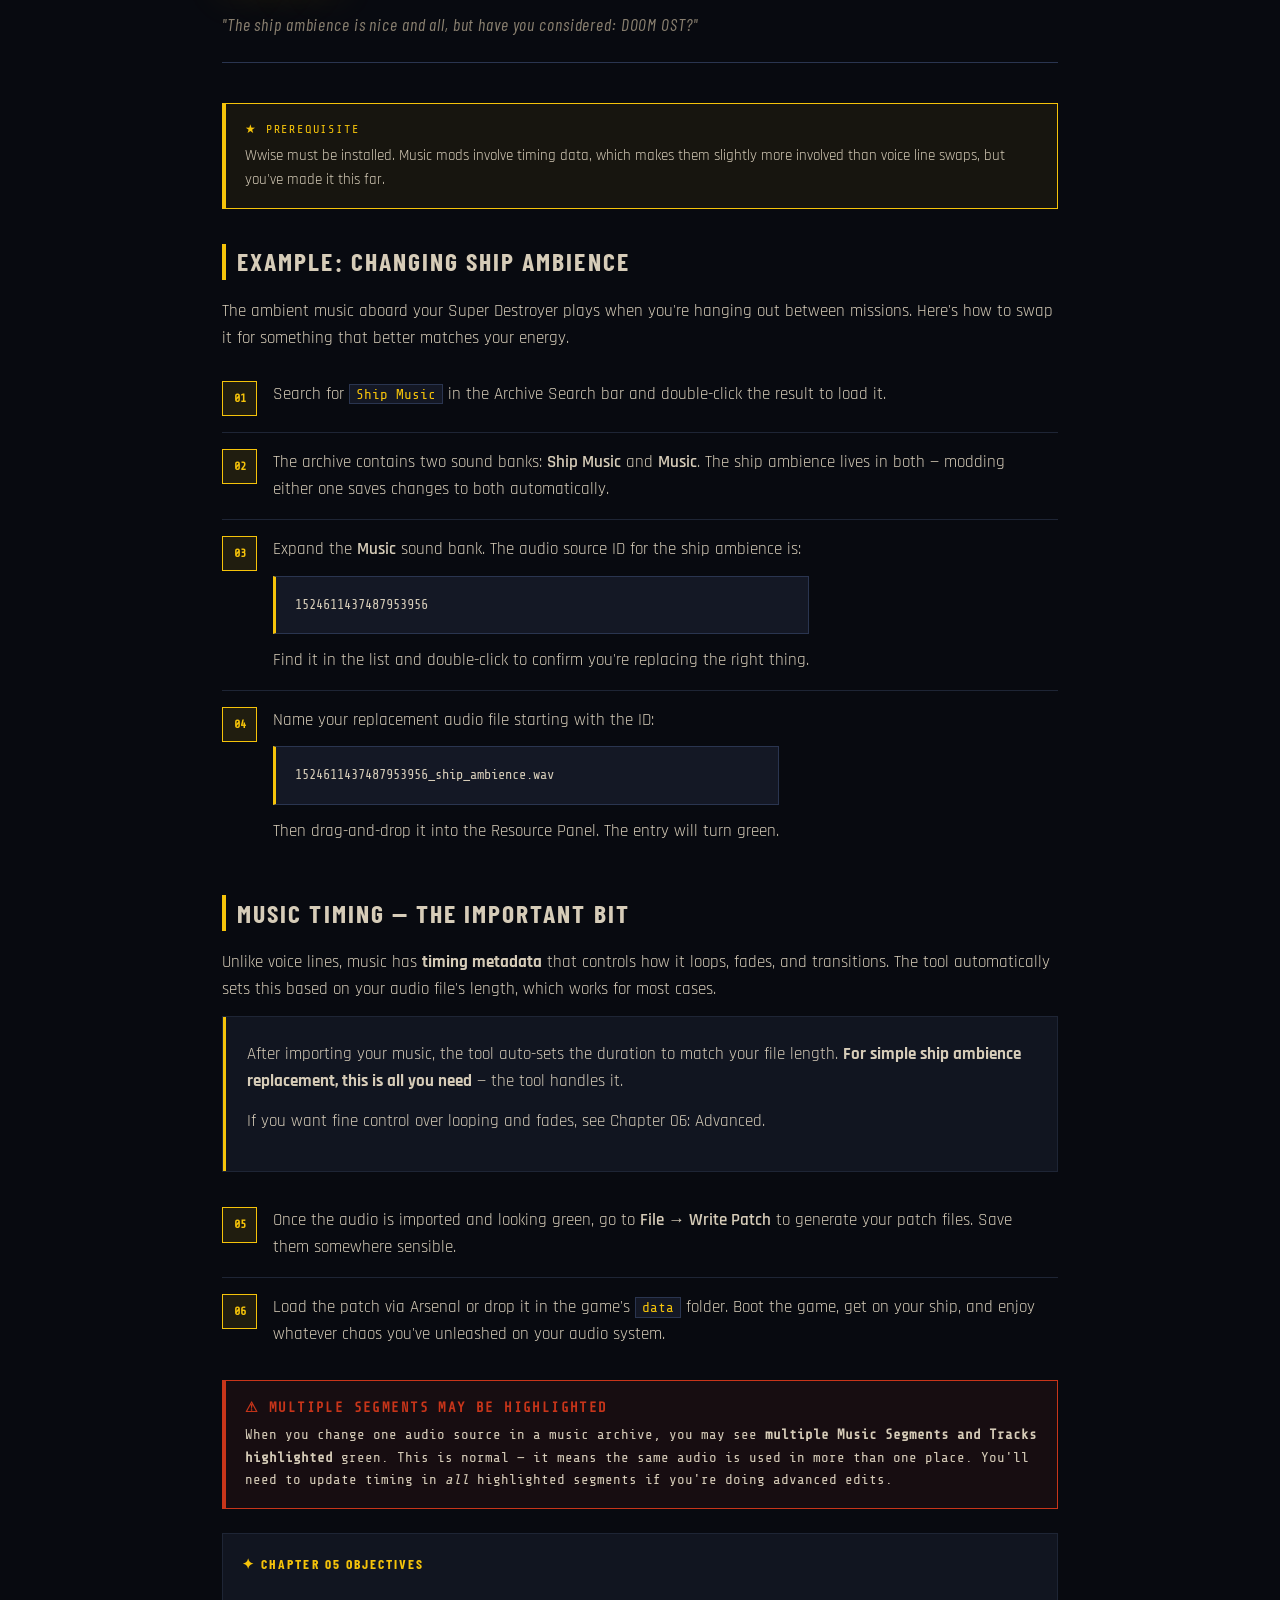
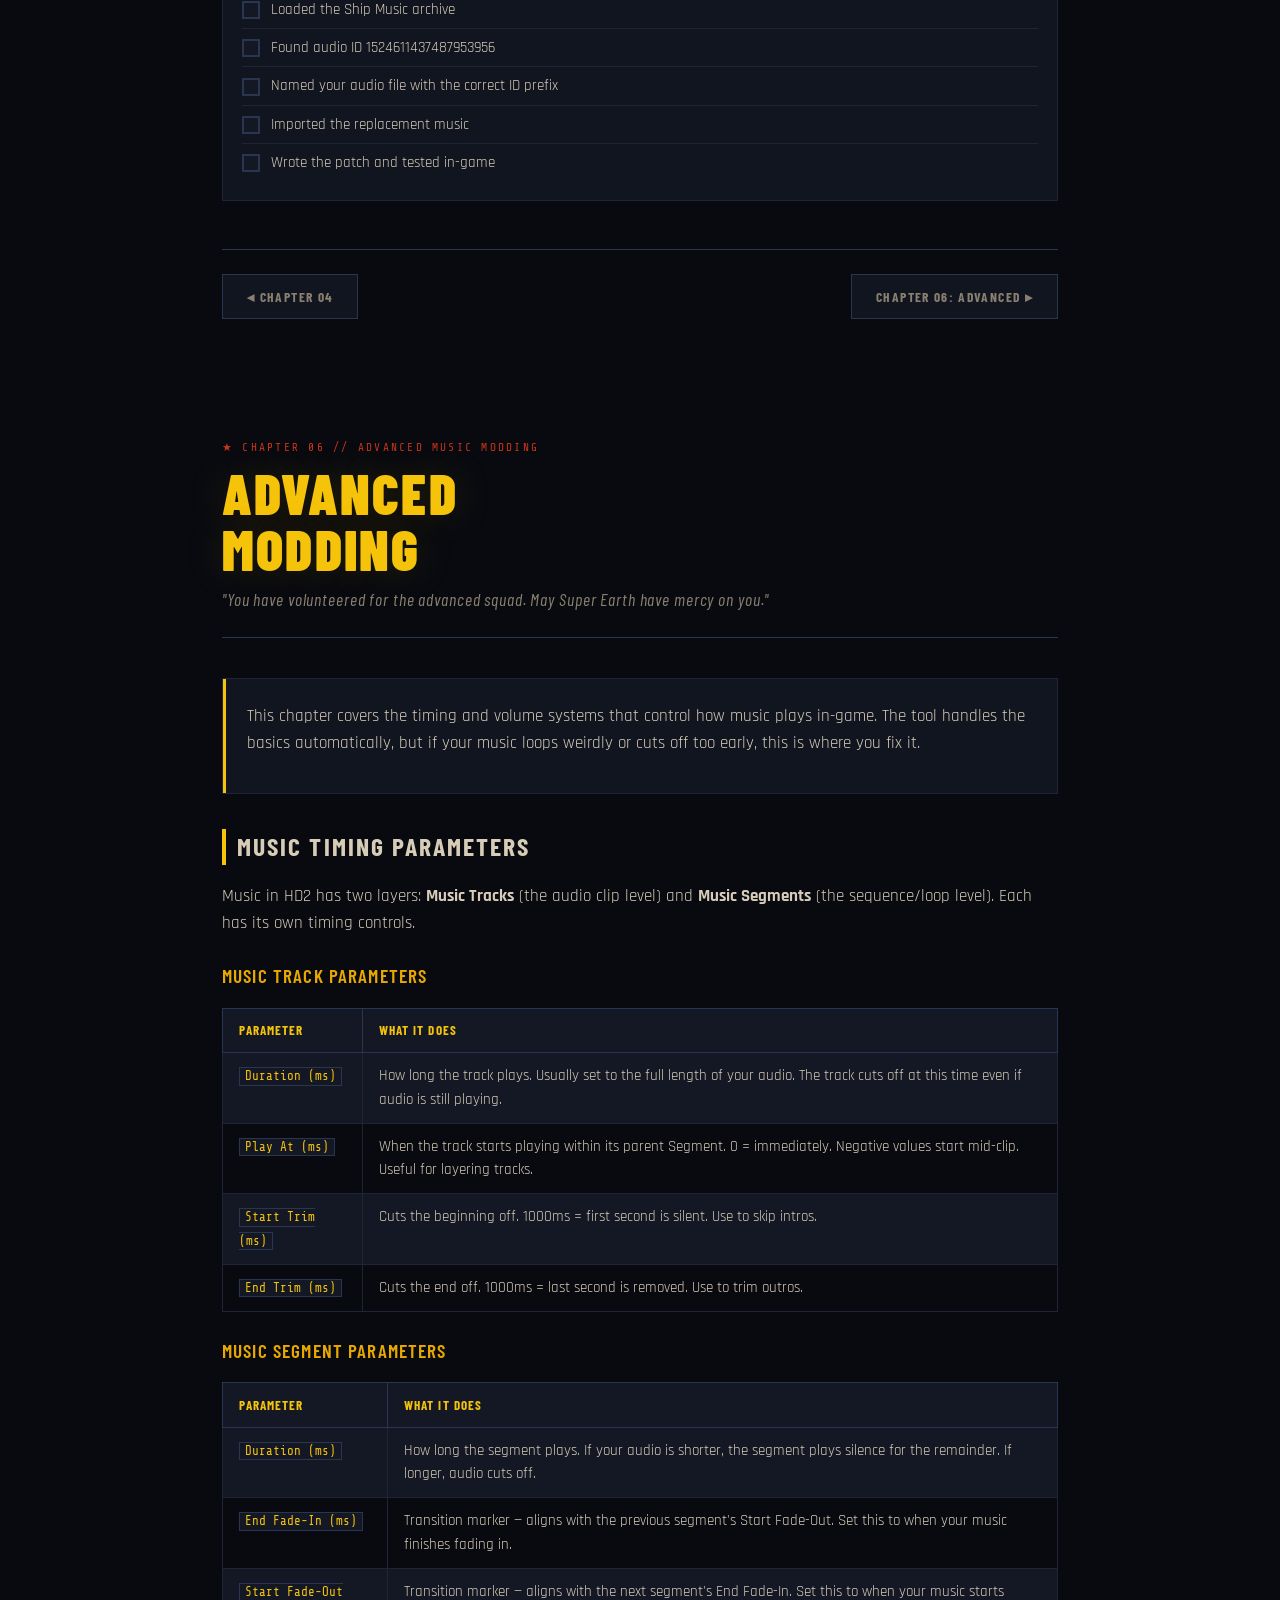
==== commit 2453cbe0: "Rename hd2_mod_guide.html to index.html" ====
--- a/index.html
+++ b/index.html
@@ -1,522 +1,755 @@
 <!DOCTYPE html>
 <html lang="en">
 <head>
-  <meta charset="UTF-8">
-  <meta name="viewport" content="width=device-width, initial-scale=1.0">
-  <title>HD2 Mod Guide</title>
-  <link rel="stylesheet" href="style.css">
-  <script src="main.js" defer></script>
-
-    /* NAV */
-    nav {
-      position: sticky;
-      top: 0;
-      z-index: 100;
-      background: var(--surface);
-      border-bottom: 1px solid var(--border);
-      padding: 0 2rem;
-      display: flex;
-      align-items: center;
-      justify-content: space-between;
-      height: 56px;
-      box-shadow: var(--shadow);
-    }
-    .nav-logo {
-      font-family: 'DM Mono', monospace;
-      font-size: 0.9rem;
-      font-weight: 500;
-      color: var(--accent);
-      letter-spacing: 0.04em;
-    }
-    .nav-links {
-      display: flex;
-      align-items: center;
-      gap: 1.5rem;
-      list-style: none;
-    }
-    .nav-links a {
-      font-size: 0.85rem;
-      color: var(--text-muted);
-      text-decoration: none;
-      font-weight: 500;
-      transition: color 0.15s;
-    }
-    .nav-links a:hover { color: var(--text); }
-    .theme-btn {
-      background: none;
-      border: 1px solid var(--border);
-      border-radius: 6px;
-      padding: 5px 10px;
-      cursor: pointer;
-      font-size: 0.8rem;
-      color: var(--text-muted);
-      font-family: 'DM Sans', sans-serif;
-      transition: all 0.15s;
-    }
-    .theme-btn:hover { border-color: var(--accent); color: var(--accent); }
-
-    /* HERO */
-    .hero {
-      padding: 5rem 2rem 3rem;
-      max-width: 760px;
-      margin: 0 auto;
-      border-bottom: 1px solid var(--border);
-    }
-    .hero-tag {
-      font-family: 'DM Mono', monospace;
-      font-size: 0.75rem;
-      color: var(--accent);
-      letter-spacing: 0.1em;
-      text-transform: uppercase;
-      margin-bottom: 1rem;
-    }
-    .hero h1 {
-      font-size: clamp(2rem, 5vw, 3.2rem);
-      font-weight: 600;
-      line-height: 1.15;
-      letter-spacing: -0.02em;
-      margin-bottom: 1rem;
-    }
-    .hero p {
-      font-size: 1.05rem;
-      color: var(--text-muted);
-      line-height: 1.7;
-      max-width: 560px;
-      font-weight: 300;
-    }
-
-    /* PROGRESS BAR */
-    .progress-bar-wrap {
-      max-width: 760px;
-      margin: 2rem auto 0;
-      padding: 0 2rem;
-    }
-    .progress-label {
-      font-family: 'DM Mono', monospace;
-      font-size: 0.72rem;
-      color: var(--text-muted);
-      margin-bottom: 0.5rem;
-      display: flex;
-      justify-content: space-between;
-    }
-    .progress-track {
-      height: 3px;
-      background: var(--border);
-      border-radius: 99px;
-      overflow: hidden;
-    }
-    .progress-fill {
-      height: 100%;
-      background: var(--accent);
-      border-radius: 99px;
-      transition: width 0.4s ease;
-      width: 0%;
-    }
-
-    /* LAYOUT */
-    .container {
-      max-width: 760px;
-      margin: 0 auto;
-      padding: 3rem 2rem 6rem;
-    }
-
-    /* SECTION */
-    .section {
-      margin-bottom: 4rem;
-    }
-    .section-header {
-      display: flex;
-      align-items: center;
-      gap: 0.75rem;
-      margin-bottom: 1.5rem;
-      padding-bottom: 1rem;
-      border-bottom: 1px solid var(--border);
-    }
-    .section-num {
-      font-family: 'DM Mono', monospace;
-      font-size: 0.7rem;
-      color: var(--accent);
-      background: var(--accent-light);
-      padding: 3px 8px;
-      border-radius: 4px;
-      font-weight: 500;
-    }
-    .section-header h2 {
-      font-size: 1.3rem;
-      font-weight: 600;
-      letter-spacing: -0.01em;
-    }
-
-    /* STEPS */
-    .step {
-      display: flex;
-      gap: 1rem;
-      padding: 1rem 0;
-      border-bottom: 1px solid var(--border);
-      align-items: flex-start;
-      transition: opacity 0.2s;
-    }
-    .step:last-child { border-bottom: none; }
-    .step.done { opacity: 0.5; }
-    .step.done .step-title { text-decoration: line-through; }
-
-    .step-check {
-      flex-shrink: 0;
-      width: 20px;
-      height: 20px;
-      border: 1.5px solid var(--border);
-      border-radius: 5px;
-      cursor: pointer;
-      appearance: none;
-      -webkit-appearance: none;
-      background: var(--surface);
-      margin-top: 2px;
-      position: relative;
-      transition: all 0.15s;
-    }
-    .step-check:checked {
-      background: var(--accent);
-      border-color: var(--accent);
-    }
-    .step-check:checked::after {
-      content: '';
-      position: absolute;
-      left: 5px;
-      top: 2px;
-      width: 5px;
-      height: 9px;
-      border: 2px solid white;
-      border-top: none;
-      border-left: none;
-      transform: rotate(45deg);
-    }
-
-    .step-body { flex: 1; }
-    .step-title {
-      font-size: 0.95rem;
-      font-weight: 500;
-      margin-bottom: 0.3rem;
-    }
-    .step-desc {
-      font-size: 0.85rem;
-      color: var(--text-muted);
-      line-height: 1.6;
-      font-weight: 300;
-    }
-
-    /* CODE */
-    .code-block {
-      background: var(--code-bg);
-      border: 1px solid var(--border);
-      border-radius: var(--radius);
-      padding: 1rem 1.2rem;
-      margin: 0.75rem 0;
-      font-family: 'DM Mono', monospace;
-      font-size: 0.8rem;
-      color: var(--text);
-      overflow-x: auto;
-      line-height: 1.6;
-    }
-    .code-label {
-      font-family: 'DM Mono', monospace;
-      font-size: 0.7rem;
-      color: var(--text-muted);
-      margin-bottom: 0.3rem;
-      text-transform: uppercase;
-      letter-spacing: 0.06em;
-    }
-
-    /* NOTE */
-    .note {
-      background: var(--accent-light);
-      border-left: 3px solid var(--accent);
-      border-radius: 0 var(--radius) var(--radius) 0;
-      padding: 0.75rem 1rem;
-      margin: 0.75rem 0;
-      font-size: 0.85rem;
-      color: var(--text-muted);
-      line-height: 1.6;
-    }
-    .note strong { color: var(--accent); }
-
-    /* LINK */
-    a.ext-link {
-      color: var(--accent);
-      text-decoration: none;
-      font-weight: 500;
-      border-bottom: 1px solid transparent;
-      transition: border-color 0.15s;
-    }
-    a.ext-link:hover { border-bottom-color: var(--accent); }
-
-    /* RESET BUTTON */
-    .reset-btn {
-      display: inline-block;
-      margin-top: 2rem;
-      background: none;
-      border: 1px solid var(--border);
-      border-radius: 6px;
-      padding: 8px 16px;
-      font-size: 0.8rem;
-      color: var(--text-muted);
-      cursor: pointer;
-      font-family: 'DM Sans', sans-serif;
-      transition: all 0.15s;
-    }
-    .reset-btn:hover { border-color: var(--accent); color: var(--accent); }
-  </style>
+<meta charset="UTF-8">
+<meta name="viewport" content="width=device-width, initial-scale=1.0">
+<title>HD2 MOD GUIDE // SUPER EARTH MINISTRY OF SOUND</title>
+<link href="https://fonts.googleapis.com/css2?family=Rajdhani:wght@400;500;600;700&family=Share+Tech+Mono&family=Barlow+Condensed:ital,wght@0,300;0,400;0,600;0,700;0,900;1,400&display=swap" rel="stylesheet">
+<link rel="stylesheet" href="style.css">
 </head>
 <body>
 
-<nav>
-  <span class="nav-logo">HD2 // MOD GUIDE</span>
+<!-- ═══════════════════════════════════════════
+     NAVBAR
+═══════════════════════════════════════════ -->
+<nav class="navbar">
+  <div class="navbar-brand">
+    <span class="star">★</span> HD2 MODDING
+  </div>
   <ul class="nav-links">
-    <li><a href="#install">Installing</a></li>
-    <li><a href="#audio">Audio Mods</a></li>
-    <li><a href="#text">Text Mods</a></li>
-    <li><button class="theme-btn" id="themeToggle">Dark</button></li>
-  </ul>
+    <li><button class="nav-btn active" onclick="showPage('home', this)"><span class="nav-num">00.</span>HOME</button></li>
+    <li><button class="nav-btn" onclick="showPage('install', this)"><span class="nav-num">01.</span>INSTALL MODS</button></li>
+    <li><button class="nav-btn" onclick="showPage('tools', this)"><span class="nav-num">02.</span>TOOLS SETUP</button></li>
+    <li><button class="nav-btn" onclick="showPage('basics', this)"><span class="nav-num">03.</span>MOD BASICS</button></li>
+    <li><button class="nav-btn" onclick="showPage('voice', this)"><span class="nav-num">04.</span>VOICE & SFX</button></li>
+    <li><button class="nav-btn" onclick="showPage('music', this)"><span class="nav-num">05.</span>MUSIC MODS</button></li>
+    <li><button class="nav-btn" onclick="showPage('advanced', this)"><span class="nav-num">06.</span>ADVANCED</button></li>
+  </ul>
+  <div class="nav-controls">
+    <button class="theme-btn" onclick="toggleTheme()" id="theme-btn">☀ LIGHT</button>
+  </div>
 </nav>
 
-<div class="hero">
-  <p class="hero-tag">Helldivers 2 · Community Guide</p>
-  <h1>How to Install & Create Mods</h1>
-  <p>A step-by-step guide covering how to install mods using Nexus Mods and Arsenal Mod Manager, as well as how to create your own audio and text mods for Helldivers 2.</p>
-</div>
-
+<!-- GLOBAL PROGRESS BAR -->
 <div class="progress-bar-wrap">
-  <div class="progress-label">
-    <span>Your progress</span>
-    <span id="progressText">0 / 0 steps complete</span>
-  </div>
-  <div class="progress-track">
-    <div class="progress-fill" id="progressFill"></div>
-  </div>
-</div>
-
-<div class="container">
-
-  <!-- SECTION 1: INSTALLING MODS -->
-  <div class="section" id="install">
-    <div class="section-header">
-      <span class="section-num">01</span>
-      <h2>Installing Mods</h2>
+  <span class="progress-label">▸ OPERATION PROGRESS</span>
+  <div class="progress-track"><div class="progress-fill" id="progress-fill" style="width:0%"></div></div>
+  <span class="progress-count"><span id="progress-done">0</span>/<span id="progress-total">0</span> OBJECTIVES</span>
+</div>
+
+<!-- ═══════════════════════════════════════════
+     PAGE 0: HOME
+═══════════════════════════════════════════ -->
+<div class="page active" id="page-home">
+<div class="page-content">
+  <div class="hero">
+    <div class="hero-eyebrow">⚠ CLASSIFIED // SUPER EARTH MINISTRY OF SOUND // LEVEL 5 CLEARANCE</div>
+    <div class="hero-title">HELLDIVERS 2<br>MOD GUIDE</div>
+    <div class="hero-sub">You've been selected by the Ministry of Truth to learn the sacred art of audio modding. Eagle-1 is counting on you, Helldiver. Don't screw this up.</div>
+    <div class="stamp">SUPER EARTH APPROVED</div>
+  </div>
+
+  <h2>WHAT IS THIS GUIDE?</h2>
+  <div class="card">
+    <p>This guide covers everything you need to know about modding Helldivers 2 audio — from installing other people's mods like a perfectly obedient citizen, to creating your own custom audio mods for the glory of Super Earth.</p>
+    <p>No prior modding experience required. Minimal democracy required. Maximum patriotism recommended.</p>
+  </div>
+
+  <div class="tip">
+    <div class="tip-title">★ PRO TIP FROM THE MINISTRY</div>
+    <p>Check off each task as you complete it. Your progress is saved automatically, because unlike the bugs, progress is worth preserving.</p>
+  </div>
+
+  <h2>MISSION BRIEFING</h2>
+  <p>Follow the chapters in order like a good soldier, or skip around if you're the reckless type who dives into bug nests without a shield pack.</p>
+
+  <div class="page-grid">
+    <div class="page-card" onclick="showPage('install', document.querySelectorAll('.nav-btn')[1])">
+      <span class="page-card-num">CHAPTER 01</span>
+      <span class="page-card-title">Install Mods</span>
+      <span class="page-card-desc">Nexus Mods + Arsenal Mod Manager. Zero modding skill required.</span>
     </div>
-
-    <div class="step" id="step-s1">
-      <input type="checkbox" class="step-check" data-id="s1">
-      <div class="step-body">
-        <div class="step-title">Download Arsenal Mod Manager</div>
-        <div class="step-desc">
-          Get Arsenal Mod Manager from <a class="ext-link" href="https://www.nexusmods.com" target="_blank">Nexus Mods</a>. This is the tool you'll use to manage all your Helldivers 2 mods. Install it to a location outside your game folder.
-        </div>
-      </div>
+    <div class="page-card" onclick="showPage('tools', document.querySelectorAll('.nav-btn')[2])">
+      <span class="page-card-num">CHAPTER 02</span>
+      <span class="page-card-title">Tools Setup</span>
+      <span class="page-card-desc">Install Wwise & the Audio Modding Tool. It's free (as freedom).</span>
     </div>
-
-    <div class="step" id="step-s2">
-      <input type="checkbox" class="step-check" data-id="s2">
-      <div class="step-body">
-        <div class="step-title">Point Arsenal to your game folder</div>
-        <div class="step-desc">
-          Open Arsenal Mod Manager and set your Helldivers 2 game directory. It's usually located at:
-          <div class="code-label">default path</div>
-          <div class="code-block">C:\Program Files (x86)\Steam\steamapps\common\Helldivers 2</div>
-        </div>
-      </div>
+    <div class="page-card" onclick="showPage('basics', document.querySelectorAll('.nav-btn')[3])">
+      <span class="page-card-num">CHAPTER 03</span>
+      <span class="page-card-title">Mod Basics</span>
+      <span class="page-card-desc">Loading archives, finding audio, importing files.</span>
     </div>
-
-    <div class="step" id="step-s3">
-      <input type="checkbox" class="step-check" data-id="s3">
-      <div class="step-body">
-        <div class="step-title">Browse and download a mod from Nexus</div>
-        <div class="step-desc">
-          Go to <a class="ext-link" href="https://www.nexusmods.com/helldivers2" target="_blank">nexusmods.com/helldivers2</a> and find a mod you want. Click "Mod Manager Download" — this will send it directly to Arsenal if it's set up correctly.
-          <div class="note"><strong>Tip:</strong> You need a free Nexus Mods account to download files.</div>
-        </div>
-      </div>
+    <div class="page-card" onclick="showPage('voice', document.querySelectorAll('.nav-btn')[4])">
+      <span class="page-card-num">CHAPTER 04</span>
+      <span class="page-card-title">Voice & SFX</span>
+      <span class="page-card-desc">Change Eagle-1's voice lines. She won't know. Probably.</span>
     </div>
-
-    <div class="step" id="step-s4">
-      <input type="checkbox" class="step-check" data-id="s4">
-      <div class="step-body">
-        <div class="step-title">Enable the mod in Arsenal and launch</div>
-        <div class="step-desc">
-          In Arsenal, check the box next to the mod to enable it. Then launch the game through Arsenal (not Steam directly) to make sure the mods are loaded.
-        </div>
-      </div>
+    <div class="page-card" onclick="showPage('music', document.querySelectorAll('.nav-btn')[5])">
+      <span class="page-card-num">CHAPTER 05</span>
+      <span class="page-card-title">Music Mods</span>
+      <span class="page-card-desc">Swap the ship ambience. DOOM OST? Lofi? Go nuts.</span>
     </div>
-  </div>
-
-  <!-- SECTION 2: AUDIO MODS -->
-  <div class="section" id="audio">
-    <div class="section-header">
-      <span class="section-num">02</span>
-      <h2>Creating Audio Mods</h2>
+    <div class="page-card" onclick="showPage('advanced', document.querySelectorAll('.nav-btn')[6])">
+      <span class="page-card-num">CHAPTER 06</span>
+      <span class="page-card-title">Advanced</span>
+      <span class="page-card-desc">Music timing, fade points, volume graphs. For real ones.</span>
     </div>
-
-    <div class="note"><strong>Note:</strong> Audio mods replace in-game sounds with your own audio files. Common uses include custom weapon sounds, music, or voice lines.</div>
-
-    <div class="step" id="step-a1">
-      <input type="checkbox" class="step-check" data-id="a1">
-      <div class="step-body">
-        <div class="step-title">Find the audio file you want to replace</div>
-        <div class="step-desc">
-          Use a tool like <strong>HD2 Data Explorer</strong> to browse the game's packed files and locate the audio file you want to swap out. Audio files in HD2 are typically in <code>.wem</code> format.
-        </div>
-      </div>
+  </div>
+
+  <div class="divider"><div class="divider-line"></div><div class="divider-text">OPERATION STATUS</div><div class="divider-line"></div></div>
+
+  <h2>YOUR PROGRESS</h2>
+  <p style="color:var(--text2); font-size:0.9rem;">All checkboxes across every chapter are listed below for a full mission overview.</p>
+  <div id="global-checklist"></div>
+
+  <div class="page-nav-footer">
+    <button class="page-nav-btn next" onclick="showPage('install', document.querySelectorAll('.nav-btn')[1])">CHAPTER 01: INSTALL MODS ▸</button>
+  </div>
+</div>
+</div>
+
+<!-- ═══════════════════════════════════════════
+     PAGE 1: INSTALL MODS
+═══════════════════════════════════════════ -->
+<div class="page" id="page-install">
+<div class="page-content">
+  <div class="page-header">
+    <div class="page-tag">★ CHAPTER 01 // INSTALLING MODS</div>
+    <div class="page-title">Install<br>Mods</div>
+    <div class="page-subtitle">"A Helldiver without mods is just… a diver." — Probably someone</div>
+  </div>
+
+  <div class="card">
+    <p>Before you can <em>make</em> mods, it helps to know how to <em>use</em> them. This chapter covers getting other people's mods onto your game using Nexus Mods and Arsenal — the two-step combo that runs the HD2 mod scene.</p>
+  </div>
+
+  <h2>NEXUS MODS</h2>
+  <p>Nexus Mods is the biggest mod hosting site on the internet. Think of it as a black market for game assets, but legal and run by people who love games.</p>
+
+  <ul class="step-list">
+    <li class="step-item">
+      <div class="step-num">01</div>
+      <div class="step-body">
+        <strong>Go to NexusMods.com</strong><br>
+        Navigate to <code>nexusmods.com</code> and create a free account. You don't need a premium account to download mods (but it does make downloads faster if you enjoy waiting).
+      </div>
+    </li>
+    <li class="step-item">
+      <div class="step-num">02</div>
+      <div class="step-body">
+        <strong>Find Helldivers 2 mods</strong><br>
+        Search for "Helldivers 2" or browse the game page directly. There are audio mods, texture mods, cosmetic mods — the whole democratic buffet.
+      </div>
+    </li>
+    <li class="step-item">
+      <div class="step-num">03</div>
+      <div class="step-body">
+        <strong>Note the "Vortex" button</strong><br>
+        You'll see a "Mod Manager Download" button on mods. Don't use Vortex for HD2 — use Arsenal instead (see below). Just grab the manual download.
+      </div>
+    </li>
+  </ul>
+
+  <h2>ARSENAL MOD MANAGER</h2>
+  <p>Arsenal is the go-to mod manager specifically built for Helldivers 2. It handles dropping patch files into the right folders so you don't have to do it manually like some kind of level 1 Helldiver.</p>
+
+  <ul class="step-list">
+    <li class="step-item">
+      <div class="step-num">01</div>
+      <div class="step-body">
+        <strong>Download Arsenal Mod Manager</strong><br>
+        Search "Arsenal Mod Manager Helldivers 2" on Nexus Mods and download it. Extract the zip wherever you want — your Desktop works fine, General Brasch won't judge.
+      </div>
+    </li>
+    <li class="step-item">
+      <div class="step-num">02</div>
+      <div class="step-body">
+        <strong>Run Arsenal & point it at your game</strong><br>
+        Launch Arsenal and tell it where Helldivers 2 is installed. On Windows this is usually:<br>
+        <span class="path">C:\Program Files (x86)\Steam\steamapps\common\Helldivers 2</span><br>
+        or on a secondary drive:<br>
+        <span class="path">X:\SteamLibrary\steamapps\common\Helldivers 2</span>
+      </div>
+    </li>
+    <li class="step-item">
+      <div class="step-num">03</div>
+      <div class="step-body">
+        <strong>Add mods</strong><br>
+        Drag downloaded mod zip files into Arsenal, or use the "Add Mod" button. Arsenal will handle extracting the patch files into the correct location in the game's <code>data</code> folder.
+      </div>
+    </li>
+    <li class="step-item">
+      <div class="step-num">04</div>
+      <div class="step-body">
+        <strong>Enable & launch</strong><br>
+        Toggle mods on/off with the checkboxes in Arsenal, then launch the game. That's it. You are now a certified mod user. The Ministry is proud of your consumption.
+      </div>
+    </li>
+  </ul>
+
+  <div class="alert">
+    <div class="alert-title">⚠ IMPORTANT: GAME UPDATES</div>
+    Game patches from Arrowhead can break mods. If the game updates and crashes, open Arsenal and disable all mods until mod authors update them. This is not a Terminid attack. Probably.
+  </div>
+
+  <div class="checklist">
+    <div class="checklist-title">✦ CHAPTER 01 OBJECTIVES</div>
+    <label class="check-item" data-id="c01-nexus"><div class="check-box"></div><span class="check-label">Created a Nexus Mods account</span></label>
+    <label class="check-item" data-id="c01-arsenal"><div class="check-box"></div><span class="check-label">Downloaded Arsenal Mod Manager</span></label>
+    <label class="check-item" data-id="c01-setup"><div class="check-box"></div><span class="check-label">Pointed Arsenal at your Helldivers 2 install</span></label>
+    <label class="check-item" data-id="c01-mod"><div class="check-box"></div><span class="check-label">Successfully installed at least one mod</span></label>
+  </div>
+
+  <div class="page-nav-footer">
+    <button class="page-nav-btn" onclick="showPage('home', document.querySelectorAll('.nav-btn')[0])">◂ HOME</button>
+    <button class="page-nav-btn next" onclick="showPage('tools', document.querySelectorAll('.nav-btn')[2])">CHAPTER 02: TOOLS SETUP ▸</button>
+  </div>
+</div>
+</div>
+
+<!-- ═══════════════════════════════════════════
+     PAGE 2: TOOLS SETUP
+═══════════════════════════════════════════ -->
+<div class="page" id="page-tools">
+<div class="page-content">
+  <div class="page-header">
+    <div class="page-tag">★ CHAPTER 02 // TOOLS SETUP</div>
+    <div class="page-title">Tools<br>Setup</div>
+    <div class="page-subtitle">"A Helldiver without their weapons is just a corpse in a cool suit."</div>
+  </div>
+
+  <div class="card">
+    <p>To <em>create</em> audio mods you need two things: <strong>Wwise</strong> (for converting audio formats) and the <strong>HD2 Audio Modding Tool</strong> (for actually replacing game audio). Both are free. Super Earth would never make you pay for democracy.</p>
+  </div>
+
+  <h2>INSTALLING WWISE</h2>
+  <p>Wwise is an industry-standard audio middleware tool from Audiokinetic. Helldivers 2 uses it to handle all in-game audio, and the modding tool uses it to convert your files into the game's format.</p>
+
+  <div class="tip">
+    <div class="tip-title">★ GOOD NEWS FROM THE MINISTRY</div>
+    Wwise is <strong>completely free</strong> for non-commercial projects. You're not selling your Eagle-1 soundpack, are you? Good.
+  </div>
+
+  <ul class="step-list">
+    <li class="step-item">
+      <div class="step-num">01</div>
+      <div class="step-body">
+        <strong>Create an Audiokinetic account</strong><br>
+        Go to <code>audiokinetic.com/en/download/</code> and make a free account. Yes, another account. The price of democracy is remembering passwords.
+      </div>
+    </li>
+    <li class="step-item">
+      <div class="step-num">02</div>
+      <div class="step-body">
+        <strong>Download the Audiokinetic Launcher</strong><br>
+        Download and install the launcher. It's like Steam, but for audio tools and significantly less distracting.
+      </div>
+    </li>
+    <li class="step-item">
+      <div class="step-num">03</div>
+      <div class="step-body">
+        <strong>Install a version of Wwise</strong><br>
+        In the launcher, click the <strong>Wwise</strong> tab on the left. Under "Install a New Version", pick the latest stable version and click <strong>Install</strong>. You don't need any optional plugins. Keep it lean.
+      </div>
+    </li>
+    <li class="step-item">
+      <div class="step-num">04</div>
+      <div class="step-body">
+        <strong>Verify installation</strong><br>
+        You should see your installed version appear under "Installed Versions" in the launcher. If you see it, congratulations — Wwise is deployed.
+      </div>
+    </li>
+  </ul>
+
+  <div class="divider"><div class="divider-line"></div><div class="divider-text">NEXT OBJECTIVE</div><div class="divider-line"></div></div>
+
+  <h2>AUDIO MODDING TOOL</h2>
+  <p>This is the actual tool you'll use to swap audio in the game archives. It works alongside Wwise to handle format conversion behind the scenes.</p>
+
+  <ul class="step-list">
+    <li class="step-item">
+      <div class="step-num">01</div>
+      <div class="step-body">
+        <strong>Download the HD2 Audio Modding Tool</strong><br>
+        Find it on the Helldivers 2 modding community resources (Nexus or the HD2 modding Discord). Download the <code>.zip</code> for your OS.
+      </div>
+    </li>
+    <li class="step-item">
+      <div class="step-num">02</div>
+      <div class="step-body">
+        <strong>Extract the zip</strong><br>
+        Extract anywhere you like. A dedicated mods folder is recommended:<br>
+        <span class="path">C:\HDMods\audio_modder\</span>
+      </div>
+    </li>
+    <li class="step-item">
+      <div class="step-num">03</div>
+      <div class="step-body">
+        <strong>Launch the tool</strong><br>
+        Run <code>audio_modder.exe</code> (Windows) or <code>audio_modder</code> (Linux/MacOS). On first launch it will ask you to locate your game data folder.
+      </div>
+    </li>
+    <li class="step-item">
+      <div class="step-num">04</div>
+      <div class="step-body">
+        <strong>Point it at Helldivers 2</strong><br>
+        Navigate to your Helldivers 2 install folder and select it. Same path as before:<br>
+        <span class="path">C:\Program Files (x86)\Steam\steamapps\common\Helldivers 2</span>
+      </div>
+    </li>
+  </ul>
+
+  <div class="alert">
+    <div class="alert-title">⚠ WWISE IS REQUIRED FOR AUDIO MODS</div>
+    You only need Wwise if you're making <strong>audio mods</strong>. For text-only mods (renaming weapons etc.), Wwise is not needed. The tool will handle text without it.
+  </div>
+
+  <div class="checklist">
+    <div class="checklist-title">✦ CHAPTER 02 OBJECTIVES</div>
+    <label class="check-item" data-id="c02-account"><div class="check-box"></div><span class="check-label">Created an Audiokinetic account</span></label>
+    <label class="check-item" data-id="c02-launcher"><div class="check-box"></div><span class="check-label">Installed the Audiokinetic Launcher</span></label>
+    <label class="check-item" data-id="c02-wwise"><div class="check-box"></div><span class="check-label">Installed a version of Wwise</span></label>
+    <label class="check-item" data-id="c02-tool"><div class="check-box"></div><span class="check-label">Downloaded the HD2 Audio Modding Tool</span></label>
+    <label class="check-item" data-id="c02-pointed"><div class="check-box"></div><span class="check-label">Pointed the tool at your game folder</span></label>
+  </div>
+
+  <div class="page-nav-footer">
+    <button class="page-nav-btn" onclick="showPage('install', document.querySelectorAll('.nav-btn')[1])">◂ CHAPTER 01</button>
+    <button class="page-nav-btn next" onclick="showPage('basics', document.querySelectorAll('.nav-btn')[3])">CHAPTER 03: MOD BASICS ▸</button>
+  </div>
+</div>
+</div>
+
+<!-- ═══════════════════════════════════════════
+     PAGE 3: MOD BASICS
+═══════════════════════════════════════════ -->
+<div class="page" id="page-basics">
+<div class="page-content">
+  <div class="page-header">
+    <div class="page-tag">★ CHAPTER 03 // MOD BASICS</div>
+    <div class="page-title">Mod<br>Basics</div>
+    <div class="page-subtitle">"Know your archives before you charge into them, Helldiver."</div>
+  </div>
+
+  <h2>LOADING GAME ARCHIVES</h2>
+  <p>All of HD2's audio is stored in <strong>archive files</strong> inside the game's <code>data</code> folder. Each archive contains one or more <strong>sound banks</strong>, which contain the actual audio files. The modding tool is your key to these vaults.</p>
+
+  <h3>Using the Search Bar (Easy Mode)</h3>
+  <ul class="step-list">
+    <li class="step-item">
+      <div class="step-num">01</div>
+      <div class="step-body">
+        Click the search bar in the <strong>top left</strong> of the tool and type what you're looking for — weapon names, character names, stratagems, etc. ("Eagle 1", "Berserker", etc.)
+      </div>
+    </li>
+    <li class="step-item">
+      <div class="step-num">02</div>
+      <div class="step-body">
+        A dropdown appears with matching archives. <strong>Double-click</strong> an entry to load it, or use arrow keys and press Enter.
+      </div>
+    </li>
+    <li class="step-item">
+      <div class="step-num">03</div>
+      <div class="step-body">
+        Use the <strong>language dropdown</strong> on the right to filter results to a specific audio language (English, French, Japanese, etc.).
+      </div>
+    </li>
+  </ul>
+
+  <h3>Loading Archives Manually (Hard Mode)</h3>
+  <p>If you know the specific archive filename (from the <em>Helldivers 2 Archive Labeling</em> spreadsheet), go to <strong>File → Open → From HD2 Data Folder</strong>, type the archive name in the search box, and select it.</p>
+
+  <h2>ACCEPTABLE AUDIO FORMATS</h2>
+  <p>The tool can import audio from these formats — no conversion needed on your end:</p>
+
+  <div class="formats-grid">
+    <div class="format-tag">.wav (linear PCM)</div>
+    <div class="format-tag">.mp3</div>
+    <div class="format-tag">.m4a</div>
+    <div class="format-tag">.ogg</div>
+    <div class="format-tag">.wem (Vorbis only)</div>
+  </div>
+
+  <div class="alert">
+    <div class="alert-title">⚠ WEM FILES: VORBIS ONLY</div>
+    If you're using <code>.wem</code> files directly, they <strong>must</strong> be in Vorbis format. Other Wwise codecs will not work. You've been warned.
+  </div>
+
+  <h2>NAVIGATING SOUND BANKS</h2>
+  <ul class="step-list">
+    <li class="step-item">
+      <div class="step-num">01</div>
+      <div class="step-body">
+        Once an archive loads, its contents appear in the <strong>Resource Panel</strong> (middle column). You'll see a tree of <strong>Sound Banks</strong>.
+      </div>
+    </li>
+    <li class="step-item">
+      <div class="step-num">02</div>
+      <div class="step-body">
+        Click the <strong>arrow</strong> next to a Sound Bank to expand it and reveal its <strong>Audio Sources</strong> (the individual .wem files).
+      </div>
+    </li>
+    <li class="step-item">
+      <div class="step-num">03</div>
+      <div class="step-body">
+        <strong>Double-click</strong> any audio source to <strong>play it</strong> and preview what it sounds like. Find the specific line you want to replace before touching anything.
+      </div>
+    </li>
+  </ul>
+
+  <div class="tip">
+    <div class="tip-title">★ PANEL GUIDE</div>
+    <strong>Workspace Panel</strong> (left) — quick access to your mod folders.<br>
+    <strong>Resource Panel</strong> (middle) — the loaded archive contents.<br>
+    <strong>Info Panel</strong> (right) — details + controls for the selected file.
+  </div>
+
+  <div class="checklist">
+    <div class="checklist-title">✦ CHAPTER 03 OBJECTIVES</div>
+    <label class="check-item" data-id="c03-load"><div class="check-box"></div><span class="check-label">Successfully loaded a game archive</span></label>
+    <label class="check-item" data-id="c03-preview"><div class="check-box"></div><span class="check-label">Previewed audio files in the tool</span></label>
+    <label class="check-item" data-id="c03-formats"><div class="check-box"></div><span class="check-label">Prepared your replacement audio in a supported format</span></label>
+  </div>
+
+  <div class="page-nav-footer">
+    <button class="page-nav-btn" onclick="showPage('tools', document.querySelectorAll('.nav-btn')[2])">◂ CHAPTER 02</button>
+    <button class="page-nav-btn next" onclick="showPage('voice', document.querySelectorAll('.nav-btn')[4])">CHAPTER 04: VOICE & SFX ▸</button>
+  </div>
+</div>
+</div>
+
+<!-- ═══════════════════════════════════════════
+     PAGE 4: VOICE & SFX
+═══════════════════════════════════════════ -->
+<div class="page" id="page-voice">
+<div class="page-content">
+  <div class="page-header">
+    <div class="page-tag">★ CHAPTER 04 // VOICE LINES & SOUND EFFECTS</div>
+    <div class="page-title">Voice &<br>SFX Mods</div>
+    <div class="page-subtitle">"Eagle-1 has cleared the area. (She sounded different today. Don't ask.)"</div>
+  </div>
+
+  <div class="tip">
+    <div class="tip-title">★ PREREQUISITE</div>
+    You must have <strong>Wwise installed</strong> (Chapter 02) before doing this. No Wwise = no audio conversion = a very disappointing modding experience.
+  </div>
+
+  <h2>EXAMPLE: REPLACING EAGLE-1 VOICE LINES</h2>
+  <p>We'll use Eagle-1 as our example. She has lots of lines, she's very chatty, and she probably won't notice if you swap a few of them.</p>
+
+  <h3>Step 1 — Load the Archive</h3>
+  <ul class="step-list">
+    <li class="step-item">
+      <div class="step-num">01</div>
+      <div class="step-body">Type <code>Eagle 1</code> in the Archive Search bar and select <strong>Eagle 1 (English)</strong> from the dropdown. Double-click to load it.</div>
+    </li>
+    <li class="step-item">
+      <div class="step-num">02</div>
+      <div class="step-body">The archive contents appear in the Resource Panel. Find and expand the <strong>Eagle 1 (English)</strong> sound bank by clicking the arrow. Ignore the other banks for now.</div>
+    </li>
+    <li class="step-item">
+      <div class="step-num">03</div>
+      <div class="step-body">Double-click audio sources to preview them until you find the exact line you want to replace. Write down its ID number — you'll need it.</div>
+    </li>
+  </ul>
+
+  <h3>Step 2 — Importing a Single File</h3>
+  <ul class="step-list">
+    <li class="step-item">
+      <div class="step-num">01</div>
+      <div class="step-body"><strong>Right-click</strong> the audio source you want to replace and select <strong>"Import Audio"</strong>. Select your replacement file. Done. The file name doesn't matter for single imports.</div>
+    </li>
+    <li class="step-item">
+      <div class="step-num">02</div>
+      <div class="step-body">Alternatively, just <strong>drag-and-drop</strong> your file directly onto the target audio source in the panel. Same result, fewer clicks.</div>
+    </li>
+    <li class="step-item">
+      <div class="step-num">03</div>
+      <div class="step-body"><strong>Bonus trick:</strong> Select multiple audio sources with Shift-click or Ctrl-click, then right-click → "Import Audio" to replace ALL of them with the same file. Eagle-1 saying the same thing repeatedly? Valid strategy.</div>
+    </li>
+  </ul>
+
+  <h3>Step 3 — Importing Multiple Files</h3>
+  <p>Replacing many lines at once? You need to name your files correctly so the tool knows which goes where.</p>
+
+  <div class="card">
+    <p><strong>Naming convention:</strong> Start every filename with the ID number of the audio it replaces.</p>
+    <div class="code-block">
+145696025224819062<span style="color:var(--yellow)">4</span>.wav<br>
+125742167462131828<span style="color:var(--yellow)">67</span>.wav<br>
+5786867730735499085<span style="color:var(--yellow)">_here_comes_the_cavalry</span>.wav
     </div>
-
-    <div class="step" id="step-a2">
-      <input type="checkbox" class="step-check" data-id="a2">
-      <div class="step-body">
-        <div class="step-title">Prepare your replacement audio</div>
-        <div class="step-desc">
-          Convert your audio file to the <code>.wem</code> format using <a class="ext-link" href="https://github.com/nicholasgasior/wwise-audio-tools" target="_blank">Wwise</a> or a WEM converter. Match the length and sample rate of the original when possible to avoid issues.
-          <div class="code-label">recommended format</div>
-          <div class="code-block">Format: .wem (Wwise Encoded Media)
-Sample rate: match original (usually 44100 Hz)
-Channels: match original (mono or stereo)</div>
-        </div>
-      </div>
-    </div>
-
-    <div class="step" id="step-a3">
-      <input type="checkbox" class="step-check" data-id="a3">
-      <div class="step-body">
-        <div class="step-title">Rename your file to match the original</div>
-        <div class="step-desc">
-          The game loads audio by file ID. Rename your converted file to exactly match the original file's name/ID so the game picks it up as a replacement.
-        </div>
-      </div>
-    </div>
-
-    <div class="step" id="step-a4">
-      <input type="checkbox" class="step-check" data-id="a4">
-      <div class="step-body">
-        <div class="step-title">Package and load via Arsenal</div>
-        <div class="step-desc">
-          Place your file in the correct folder structure, zip it up, and import it into Arsenal Mod Manager. Enable it and test in-game.
-        </div>
-      </div>
-    </div>
-  </div>
-
-  <!-- SECTION 3: TEXT MODS -->
-  <div class="section" id="text">
-    <div class="section-header">
-      <span class="section-num">03</span>
-      <h2>Creating Text Mods</h2>
-    </div>
-
-    <div class="note"><strong>Note:</strong> Text mods let you change in-game strings like item names, descriptions, UI labels, and mission text.</div>
-
-    <div class="step" id="step-t1">
-      <input type="checkbox" class="step-check" data-id="t1">
-      <div class="step-body">
-        <div class="step-title">Extract the game's text files</div>
-        <div class="step-desc">
-          Use HD2 Data Explorer to find and extract the localization files. These contain all in-game text and are usually stored in a structured format tied to the game's language settings.
-        </div>
-      </div>
-    </div>
-
-    <div class="step" id="step-t2">
-      <input type="checkbox" class="step-check" data-id="t2">
-      <div class="step-body">
-        <div class="step-title">Edit the text values</div>
-        <div class="step-desc">
-          Open the extracted file in a text editor. Find the string you want to change by searching for keywords. Edit only the value, not the key name.
-          <div class="code-label">example</div>
-          <div class="code-block"># Before
-"WEAPON_NAME_RAILGUN": "RS-422 Railgun"
-
-# After
-"WEAPON_NAME_RAILGUN": "Big Zapper 9000"</div>
-        </div>
-      </div>
-    </div>
-
-    <div class="step" id="step-t3">
-      <input type="checkbox" class="step-check" data-id="t3">
-      <div class="step-body">
-        <div class="step-title">Repack and load via Arsenal</div>
-        <div class="step-desc">
-          Save your edited file, repack it into the correct format, and import it into Arsenal Mod Manager. Text mods are some of the safest mods to make since they don't affect gameplay logic.
-          <div class="note"><strong>Tip:</strong> Always keep a backup of the original file before editing.</div>
-        </div>
-      </div>
-    </div>
-  </div>
-
-  <button class="reset-btn" id="resetBtn">Reset all progress</button>
-
-</div>
-
-<script>
-  // --- THEME ---
-  const themeBtn = document.getElementById('themeToggle');
-  const savedTheme = localStorage.getItem('hd2-theme') || 'light';
-  applyTheme(savedTheme);
-
-  themeBtn.addEventListener('click', () => {
-    const current = document.documentElement.getAttribute('data-theme') || 'light';
-    const next = current === 'dark' ? 'light' : 'dark';
-    applyTheme(next);
-    localStorage.setItem('hd2-theme', next);
-  });
-
-  function applyTheme(theme) {
-    document.documentElement.setAttribute('data-theme', theme);
-    themeBtn.textContent = theme === 'dark' ? 'Light' : 'Dark';
-  }
-
-  // --- PROGRESS TRACKER ---
-  const checkboxes = document.querySelectorAll('.step-check');
-  const saved = JSON.parse(localStorage.getItem('hd2-progress')) || [];
-
-  // Restore saved state
-  checkboxes.forEach(cb => {
-    if (saved.includes(cb.dataset.id)) {
-      cb.checked = true;
-      cb.closest('.step').classList.add('done');
-    }
-    cb.addEventListener('change', handleCheck);
-  });
-
-  updateProgress();
-
-  function handleCheck(e) {
-    const cb = e.target;
-    const step = cb.closest('.step');
-    step.classList.toggle('done', cb.checked);
-
-    let progress = JSON.parse(localStorage.getItem('hd2-progress')) || [];
-    if (cb.checked) {
-      if (!progress.includes(cb.dataset.id)) progress.push(cb.dataset.id);
-    } else {
-      progress = progress.filter(id => id !== cb.dataset.id);
-    }
-    localStorage.setItem('hd2-progress', JSON.stringify(progress));
-    updateProgress();
-  }
-
-  function updateProgress() {
-    const total = checkboxes.length;
-    const done = document.querySelectorAll('.step-check:checked').length;
-    const pct = total === 0 ? 0 : Math.round((done / total) * 100);
-    document.getElementById('progressFill').style.width = pct + '%';
-    document.getElementById('progressText').textContent = `${done} / ${total} steps complete`;
-  }
-
-  // --- RESET ---
-  document.getElementById('resetBtn').addEventListener('click', () => {
-    localStorage.removeItem('hd2-progress');
-    checkboxes.forEach(cb => {
-      cb.checked = false;
-      cb.closest('.step').classList.remove('done');
-    });
-    updateProgress();
-  });
-</script>
+    <p style="font-size:0.9rem; color:var(--text2);">You can include extra text after the ID — as long as the filename <em>starts</em> with the correct ID, the tool will find it.</p>
+  </div>
+
+  <ul class="step-list">
+    <li class="step-item">
+      <div class="step-num">01</div>
+      <div class="step-body"><strong>Get the ID:</strong> Right-click any audio source in the tool and choose <strong>"Copy File ID"</strong>. Paste it as the start of your filename.</div>
+    </li>
+    <li class="step-item">
+      <div class="step-num">02</div>
+      <div class="step-body"><strong>Batch import:</strong> Once your files are named, drag them all into the Resource Panel at once, or go to <strong>File → Import → Import Audio Files</strong>.</div>
+    </li>
+    <li class="step-item">
+      <div class="step-num">03</div>
+      <div class="step-body">Modified audio sources will turn <span style="color:var(--green); font-weight:bold;">GREEN</span> in the panel to confirm the replacement was successful.</div>
+    </li>
+  </ul>
+
+  <h3>Step 4 — Generate the Patch</h3>
+  <ul class="step-list">
+    <li class="step-item">
+      <div class="step-num">01</div>
+      <div class="step-body">Go to <strong>File → Write Patch</strong>. Choose a save location. The tool generates the patch file(s) for your mod.</div>
+    </li>
+    <li class="step-item">
+      <div class="step-num">02</div>
+      <div class="step-body">Place the generated patch files in Arsenal or drop them directly into the game's <code>data</code> folder. Launch the game and enjoy your cursed creation.</div>
+    </li>
+  </ul>
+
+  <div class="alert">
+    <div class="alert-title">⚠ REVERTING CHANGES</div>
+    Changed your mind? Modified files are highlighted in green. Go to <strong>Edit → Revert All Changes</strong> to undo everything, or click the <strong>Revert</strong> button in the Info Panel to undo a single file.
+  </div>
+
+  <div class="checklist">
+    <div class="checklist-title">✦ CHAPTER 04 OBJECTIVES</div>
+    <label class="check-item" data-id="c04-archive"><div class="check-box"></div><span class="check-label">Loaded a voice archive (e.g., Eagle 1 English)</span></label>
+    <label class="check-item" data-id="c04-found"><div class="check-box"></div><span class="check-label">Found and previewed the audio you want to replace</span></label>
+    <label class="check-item" data-id="c04-id"><div class="check-box"></div><span class="check-label">Copied the audio file ID</span></label>
+    <label class="check-item" data-id="c04-import"><div class="check-box"></div><span class="check-label">Imported your replacement audio (green highlight!)</span></label>
+    <label class="check-item" data-id="c04-patch"><div class="check-box"></div><span class="check-label">Generated the patch file with "Write Patch"</span></label>
+  </div>
+
+  <div class="page-nav-footer">
+    <button class="page-nav-btn" onclick="showPage('basics', document.querySelectorAll('.nav-btn')[3])">◂ CHAPTER 03</button>
+    <button class="page-nav-btn next" onclick="showPage('music', document.querySelectorAll('.nav-btn')[5])">CHAPTER 05: MUSIC MODS ▸</button>
+  </div>
+</div>
+</div>
+
+<!-- ═══════════════════════════════════════════
+     PAGE 5: MUSIC MODS
+═══════════════════════════════════════════ -->
+<div class="page" id="page-music">
+<div class="page-content">
+  <div class="page-header">
+    <div class="page-tag">★ CHAPTER 05 // MUSIC MODS</div>
+    <div class="page-title">Music<br>Mods</div>
+    <div class="page-subtitle">"The ship ambience is nice and all, but have you considered: DOOM OST?"</div>
+  </div>
+
+  <div class="tip">
+    <div class="tip-title">★ PREREQUISITE</div>
+    Wwise must be installed. Music mods involve timing data, which makes them slightly more involved than voice line swaps, but you've made it this far.
+  </div>
+
+  <h2>EXAMPLE: CHANGING SHIP AMBIENCE</h2>
+  <p>The ambient music aboard your Super Destroyer plays when you're hanging out between missions. Here's how to swap it for something that better matches your energy.</p>
+
+  <ul class="step-list">
+    <li class="step-item">
+      <div class="step-num">01</div>
+      <div class="step-body">Search for <code>Ship Music</code> in the Archive Search bar and double-click the result to load it.</div>
+    </li>
+    <li class="step-item">
+      <div class="step-num">02</div>
+      <div class="step-body">The archive contains two sound banks: <strong>Ship Music</strong> and <strong>Music</strong>. The ship ambience lives in both — modding either one saves changes to both automatically.</div>
+    </li>
+    <li class="step-item">
+      <div class="step-num">03</div>
+      <div class="step-body">Expand the <strong>Music</strong> sound bank. The audio source ID for the ship ambience is:<br><div class="code-block">1524611437487953956</div>Find it in the list and double-click to confirm you're replacing the right thing.</div>
+    </li>
+    <li class="step-item">
+      <div class="step-num">04</div>
+      <div class="step-body">
+        Name your replacement audio file starting with the ID:<br>
+        <div class="code-block">1524611437487953956_ship_ambience.wav</div>
+        Then drag-and-drop it into the Resource Panel. The entry will turn green.
+      </div>
+    </li>
+  </ul>
+
+  <h2>MUSIC TIMING — THE IMPORTANT BIT</h2>
+  <p>Unlike voice lines, music has <strong>timing metadata</strong> that controls how it loops, fades, and transitions. The tool automatically sets this based on your audio file's length, which works for most cases.</p>
+
+  <div class="card">
+    <p>After importing your music, the tool auto-sets the duration to match your file length. <strong>For simple ship ambience replacement, this is all you need</strong> — the tool handles it.</p>
+    <p>If you want fine control over looping and fades, see Chapter 06: Advanced.</p>
+  </div>
+
+  <ul class="step-list">
+    <li class="step-item">
+      <div class="step-num">05</div>
+      <div class="step-body">Once the audio is imported and looking green, go to <strong>File → Write Patch</strong> to generate your patch files. Save them somewhere sensible.</div>
+    </li>
+    <li class="step-item">
+      <div class="step-num">06</div>
+      <div class="step-body">Load the patch via Arsenal or drop it in the game's <code>data</code> folder. Boot the game, get on your ship, and enjoy whatever chaos you've unleashed on your audio system.</div>
+    </li>
+  </ul>
+
+  <div class="alert">
+    <div class="alert-title">⚠ MULTIPLE SEGMENTS MAY BE HIGHLIGHTED</div>
+    When you change one audio source in a music archive, you may see <strong>multiple Music Segments and Tracks highlighted</strong> green. This is normal — it means the same audio is used in more than one place. You'll need to update timing in <em>all</em> highlighted segments if you're doing advanced edits.
+  </div>
+
+  <div class="checklist">
+    <div class="checklist-title">✦ CHAPTER 05 OBJECTIVES</div>
+    <label class="check-item" data-id="c05-archive"><div class="check-box"></div><span class="check-label">Loaded the Ship Music archive</span></label>
+    <label class="check-item" data-id="c05-found"><div class="check-box"></div><span class="check-label">Found audio ID 1524611437487953956</span></label>
+    <label class="check-item" data-id="c05-named"><div class="check-box"></div><span class="check-label">Named your audio file with the correct ID prefix</span></label>
+    <label class="check-item" data-id="c05-import"><div class="check-box"></div><span class="check-label">Imported the replacement music</span></label>
+    <label class="check-item" data-id="c05-patch"><div class="check-box"></div><span class="check-label">Wrote the patch and tested in-game</span></label>
+  </div>
+
+  <div class="page-nav-footer">
+    <button class="page-nav-btn" onclick="showPage('voice', document.querySelectorAll('.nav-btn')[4])">◂ CHAPTER 04</button>
+    <button class="page-nav-btn next" onclick="showPage('advanced', document.querySelectorAll('.nav-btn')[6])">CHAPTER 06: ADVANCED ▸</button>
+  </div>
+</div>
+</div>
+
+<!-- ═══════════════════════════════════════════
+     PAGE 6: ADVANCED
+═══════════════════════════════════════════ -->
+<div class="page" id="page-advanced">
+<div class="page-content">
+  <div class="page-header">
+    <div class="page-tag">★ CHAPTER 06 // ADVANCED MUSIC MODDING</div>
+    <div class="page-title">Advanced<br>Modding</div>
+    <div class="page-subtitle">"You have volunteered for the advanced squad. May Super Earth have mercy on you."</div>
+  </div>
+
+  <div class="card">
+    <p>This chapter covers the timing and volume systems that control how music plays in-game. The tool handles the basics automatically, but if your music loops weirdly or cuts off too early, this is where you fix it.</p>
+  </div>
+
+  <h2>MUSIC TIMING PARAMETERS</h2>
+  <p>Music in HD2 has two layers: <strong>Music Tracks</strong> (the audio clip level) and <strong>Music Segments</strong> (the sequence/loop level). Each has its own timing controls.</p>
+
+  <h3>Music Track Parameters</h3>
+  <table class="timing-table">
+    <tr>
+      <th>Parameter</th>
+      <th>What it does</th>
+    </tr>
+    <tr>
+      <td><code>Duration (ms)</code></td>
+      <td>How long the track plays. Usually set to the full length of your audio. The track cuts off at this time even if audio is still playing.</td>
+    </tr>
+    <tr>
+      <td><code>Play At (ms)</code></td>
+      <td>When the track starts playing within its parent Segment. 0 = immediately. Negative values start mid-clip. Useful for layering tracks.</td>
+    </tr>
+    <tr>
+      <td><code>Start Trim (ms)</code></td>
+      <td>Cuts the beginning off. 1000ms = first second is silent. Use to skip intros.</td>
+    </tr>
+    <tr>
+      <td><code>End Trim (ms)</code></td>
+      <td>Cuts the end off. 1000ms = last second is removed. Use to trim outros.</td>
+    </tr>
+  </table>
+
+  <h3>Music Segment Parameters</h3>
+  <table class="timing-table">
+    <tr>
+      <th>Parameter</th>
+      <th>What it does</th>
+    </tr>
+    <tr>
+      <td><code>Duration (ms)</code></td>
+      <td>How long the segment plays. If your audio is shorter, the segment plays silence for the remainder. If longer, audio cuts off.</td>
+    </tr>
+    <tr>
+      <td><code>End Fade-In (ms)</code></td>
+      <td>Transition marker — aligns with the previous segment's Start Fade-Out. Set this to when your music finishes fading in.</td>
+    </tr>
+    <tr>
+      <td><code>Start Fade-Out (ms)</code></td>
+      <td>Transition marker — aligns with the next segment's End Fade-In. Set this to when your music starts fading out.</td>
+    </tr>
+  </table>
+
+  <div class="tip">
+    <div class="tip-title">★ SIMPLE LOOPING MUSIC? IGNORE MOST OF THIS.</div>
+    For simple ship ambience replacement with no fancy transitions, just make sure <strong>Duration</strong> matches your audio length and leave everything else at defaults. The tool sets this automatically on import.
+  </div>
+
+  <h2>ADJUSTING TIMING</h2>
+  <ul class="step-list">
+    <li class="step-item">
+      <div class="step-num">01</div>
+      <div class="step-body">Go to <strong>View → Hierarchy</strong> to switch to Hierarchy View. This shows Music Tracks and Segments instead of raw audio sources.</div>
+    </li>
+    <li class="step-item">
+      <div class="step-num">02</div>
+      <div class="step-body">Find your modified music by looking for the highlighted (green) entries. Click a Music Segment or Music Track to see its timing info in the <strong>Info Panel</strong>.</div>
+    </li>
+    <li class="step-item">
+      <div class="step-num">03</div>
+      <div class="step-body">Edit the values directly in the Info Panel fields and click <strong>Apply</strong>. Without clicking Apply, nothing saves.</div>
+    </li>
+    <li class="step-item">
+      <div class="step-num">04</div>
+      <div class="step-body"><strong>CRITICAL:</strong> If multiple Segments/Tracks are highlighted, update <em>all of them</em>. Audio shared across multiple tracks needs consistent timing in each one or you'll get weird results.</div>
+    </li>
+  </ul>
+
+  <h2>VOLUME GRAPHS</h2>
+  <p>Many Music Tracks have a volume graph that adjusts the audio volume over time (used for dynamic mixing in-game). You can edit these manually.</p>
+
+  <div class="card card-red">
+    <p>The volume graph's Y-axis is a <strong>percentage adjustment</strong> from baseline:<br>
+    <code>0%</code> = no change (plays normally)<br>
+    <code>-100%</code> = completely silent<br>
+    Positive values = louder than baseline</p>
+  </div>
+
+  <h3>Editing the Graph</h3>
+  <ul class="step-list">
+    <li class="step-item"><div class="step-num">+</div><div class="step-body"><strong>Add a point:</strong> Left-click on an empty area of the graph.</div></li>
+    <li class="step-item"><div class="step-num">✥</div><div class="step-body"><strong>Move a point:</strong> Left-click and drag an existing point.</div></li>
+    <li class="step-item"><div class="step-num">✕</div><div class="step-body"><strong>Remove a point:</strong> Right-click on a point.</div></li>
+    <li class="step-item"><div class="step-num">✓</div><div class="step-body"><strong>Save changes:</strong> Click <strong>Apply</strong>. Don't forget this step or nothing saves.</div></li>
+  </ul>
+
+  <div class="alert">
+    <div class="alert-title">⚠ PATCH MODIFICATION RULES</div>
+    <strong>Do NOT write a patch of a patch.</strong><br>
+    <strong>Do NOT use Save with game archives — only with patch files.</strong><br>
+    To add new audio to an existing patch: open the original archive first, import the patch file, then add your new audio, then Write Patch.
+  </div>
+
+  <div class="checklist">
+    <div class="checklist-title">✦ CHAPTER 06 OBJECTIVES</div>
+    <label class="check-item" data-id="c06-hierarchy"><div class="check-box"></div><span class="check-label">Switched to Hierarchy View</span></label>
+    <label class="check-item" data-id="c06-timing"><div class="check-box"></div><span class="check-label">Adjusted timing on a Music Segment</span></label>
+    <label class="check-item" data-id="c06-alltracks"><div class="check-box"></div><span class="check-label">Updated timing in ALL highlighted tracks/segments</span></label>
+    <label class="check-item" data-id="c06-volume"><div class="check-box"></div><span class="check-label">Experimented with the volume graph (optional flex)</span></label>
+    <label class="check-item" data-id="c06-patch"><div class="check-box"></div><span class="check-label">Generated final patch and confirmed it works in-game</span></label>
+  </div>
+
+  <div class="card card-green" style="margin-top:2rem; text-align:center;">
+    <div class="page-tag" style="text-align:center; margin-bottom:0.5rem;">★ OPERATION COMPLETE</div>
+    <div style="font-family:var(--font-head); font-size:2rem; font-weight:900; color:var(--green); letter-spacing:0.05em;">YOU ARE A MODDER NOW</div>
+    <p style="color:var(--text2); margin-top:0.5rem;">Super Earth salutes your contribution. Eagle-1 may or may not be speaking in a different language now. For democracy.</p>
+  </div>
+
+  <div class="page-nav-footer">
+    <button class="page-nav-btn" onclick="showPage('music', document.querySelectorAll('.nav-btn')[5])">◂ CHAPTER 05</button>
+    <button class="page-nav-btn next" onclick="showPage('home', document.querySelectorAll('.nav-btn')[0])">▸ BACK TO HOME</button>
+  </div>
+</div>
+</div>
+
+<!-- ═══════════════════════════════════════════
+     JAVASCRIPT
+═══════════════════════════════════════════ -->
+<script defer src="js/ui.js"></script>
+<script defer src="js/checklist.js"></script>
 </body>
 </html>
--- a/style.css
+++ b/style.css
@@ -0,0 +1,773 @@
+/* ═══════════════════════════════════════════
+   CSS VARIABLES & THEME
+═══════════════════════════════════════════ */
+:root {
+  --bg:        #080a10;
+  --bg2:       #0e1118;
+  --bg3:       #141825;
+  --panel:     #111520;
+  --border:    #1e2535;
+  --border2:   #2a3550;
+  --yellow:    #f5c30a;
+  --yellow2:   #e8a800;
+  --red:       #c8351a;
+  --red2:      #a02810;
+  --green:     #3a8c40;
+  --green2:    #2d6e32;
+  --text:      #d6ccb8;
+  --text2:     #8a8070;
+  --text3:     #5a5048;
+  --accent:    #f5c30a;
+  --glow:      rgba(245,195,10,0.15);
+  --glow2:     rgba(245,195,10,0.05);
+  --scanline:  rgba(0,0,0,0.04);
+  --font-head: 'Barlow Condensed', sans-serif;
+  --font-body: 'Rajdhani', sans-serif;
+  --font-mono: 'Share Tech Mono', monospace;
+  --transition: 0.2s ease;
+}
+
+[data-theme="light"] {
+  --bg:        #e6dcc8;
+  --bg2:       #ddd3be;
+  --bg3:       #d4c9b3;
+  --panel:     #f0e8d4;
+  --border:    #c8b896;
+  --border2:   #b0a07c;
+  --yellow:    #8b5e00;
+  --yellow2:   #6b4800;
+  --red:       #8b1a00;
+  --red2:      #6b1000;
+  --green:     #2d5a30;
+  --green2:    #1e3e21;
+  --text:      #1a140a;
+  --text2:     #4a3c28;
+  --text3:     #7a6a50;
+  --accent:    #8b5e00;
+  --glow:      rgba(139,94,0,0.12);
+  --glow2:     rgba(139,94,0,0.04);
+  --scanline:  rgba(0,0,0,0.02);
+}
+
+/* ═══════════════════════════════════════════
+   RESET & BASE
+═══════════════════════════════════════════ */
+*, *::before, *::after { box-sizing: border-box; margin: 0; padding: 0; }
+html { font-size: 16px; scroll-behavior: smooth; }
+
+body {
+  background: var(--bg);
+  color: var(--text);
+  font-family: var(--font-body);
+  font-size: 1.05rem;
+  line-height: 1.6;
+  min-height: 100vh;
+  overflow-x: hidden;
+  transition: background 0.3s, color 0.3s;
+}
+
+/* Scanlines overlay */
+body::after {
+  content: '';
+  position: fixed;
+  inset: 0;
+  background: repeating-linear-gradient(
+    0deg,
+    var(--scanline) 0px,
+    var(--scanline) 1px,
+    transparent 1px,
+    transparent 3px
+  );
+  pointer-events: none;
+  z-index: 9999;
+}
+
+/* ═══════════════════════════════════════════
+   NAVIGATION BAR
+═══════════════════════════════════════════ */
+.navbar {
+  position: sticky;
+  top: 0;
+  z-index: 1000;
+  background: var(--bg2);
+  border-bottom: 2px solid var(--yellow);
+  box-shadow: 0 0 30px var(--glow);
+  display: flex;
+  align-items: center;
+  padding: 0 1.5rem;
+  overflow-x: auto;
+}
+
+.navbar-brand {
+  font-family: var(--font-head);
+  font-weight: 900;
+  font-size: 1.1rem;
+  letter-spacing: 0.15em;
+  color: var(--yellow);
+  text-transform: uppercase;
+  white-space: nowrap;
+  padding: 0.8rem 1rem 0.8rem 0;
+  margin-right: 1rem;
+  border-right: 1px solid var(--border2);
+  display: flex;
+  align-items: center;
+  gap: 0.5rem;
+  text-decoration: none;
+}
+
+.navbar-brand .star { color: var(--red); font-size: 1.3em; }
+
+.nav-links {
+  display: flex;
+  list-style: none;
+  flex: 1;
+  overflow-x: auto;
+}
+
+.nav-links li { flex-shrink: 0; }
+
+.nav-btn {
+  display: block;
+  color: var(--text2);
+  font-family: var(--font-head);
+  font-size: 0.8rem;
+  font-weight: 700;
+  letter-spacing: 0.12em;
+  text-transform: uppercase;
+  padding: 0.85rem 0.9rem;
+  text-decoration: none;
+  cursor: pointer;
+  transition: color var(--transition);
+  position: relative;
+  white-space: nowrap;
+}
+
+.nav-btn::after {
+  content: '';
+  position: absolute;
+  bottom: 0; left: 0; right: 0;
+  height: 2px;
+  background: var(--yellow);
+  transform: scaleX(0);
+  transition: transform var(--transition);
+}
+
+.nav-btn:hover { color: var(--text); }
+.nav-btn:hover::after { transform: scaleX(0.6); }
+.nav-btn.active { color: var(--yellow); }
+.nav-btn.active::after { transform: scaleX(1); }
+
+.nav-num {
+  font-family: var(--font-mono);
+  font-size: 0.65em;
+  color: var(--text3);
+  margin-right: 0.3em;
+}
+
+.nav-controls {
+  display: flex;
+  align-items: center;
+  gap: 0.5rem;
+  padding-left: 1rem;
+  border-left: 1px solid var(--border);
+  flex-shrink: 0;
+}
+
+.theme-btn {
+  background: var(--bg3);
+  border: 1px solid var(--border2);
+  color: var(--text2);
+  font-family: var(--font-mono);
+  font-size: 0.8rem;
+  padding: 0.35rem 0.7rem;
+  cursor: pointer;
+  border-radius: 2px;
+  transition: all var(--transition);
+  white-space: nowrap;
+}
+
+.theme-btn:hover { border-color: var(--yellow); color: var(--yellow); }
+
+/* ═══════════════════════════════════════════
+   PROGRESS BAR
+═══════════════════════════════════════════ */
+.progress-bar-wrap {
+  background: var(--bg2);
+  border-bottom: 1px solid var(--border);
+  padding: 0.5rem 1.5rem;
+  display: flex;
+  align-items: center;
+  gap: 1rem;
+  font-family: var(--font-mono);
+  font-size: 0.75rem;
+  color: var(--text2);
+}
+
+.progress-label { color: var(--yellow); letter-spacing: 0.1em; white-space: nowrap; }
+
+.progress-track {
+  flex: 1;
+  height: 6px;
+  background: var(--border);
+  overflow: hidden;
+  position: relative;
+}
+
+.progress-fill {
+  height: 100%;
+  background: linear-gradient(90deg, var(--yellow2), var(--yellow));
+  transition: width 0.4s ease;
+  box-shadow: 0 0 10px var(--glow);
+}
+
+.progress-count { white-space: nowrap; }
+.progress-count span { color: var(--yellow); font-weight: bold; }
+
+/* ═══════════════════════════════════════════
+   PAGE LAYOUT
+═══════════════════════════════════════════ */
+.page-content {
+  max-width: 900px;
+  margin: 0 auto;
+  padding: 2.5rem 2rem 5rem;
+}
+
+/* ═══════════════════════════════════════════
+   PAGE HEADER
+═══════════════════════════════════════════ */
+.page-header {
+  margin-bottom: 2.5rem;
+  padding-bottom: 1.5rem;
+  border-bottom: 1px solid var(--border2);
+}
+
+.page-tag {
+  font-family: var(--font-mono);
+  font-size: 0.7rem;
+  color: var(--red);
+  letter-spacing: 0.2em;
+  text-transform: uppercase;
+  margin-bottom: 0.5rem;
+}
+
+.page-title {
+  font-family: var(--font-head);
+  font-size: clamp(2.2rem, 5vw, 3.5rem);
+  font-weight: 900;
+  line-height: 1;
+  text-transform: uppercase;
+  letter-spacing: 0.04em;
+  color: var(--yellow);
+  text-shadow: 0 0 40px var(--glow);
+}
+
+.page-subtitle {
+  font-family: var(--font-head);
+  font-size: 1.1rem;
+  font-weight: 400;
+  color: var(--text2);
+  margin-top: 0.5rem;
+  letter-spacing: 0.05em;
+  font-style: italic;
+}
+
+/* ═══════════════════════════════════════════
+   TYPOGRAPHY
+═══════════════════════════════════════════ */
+h2 {
+  font-family: var(--font-head);
+  font-size: 1.6rem;
+  font-weight: 700;
+  letter-spacing: 0.08em;
+  text-transform: uppercase;
+  color: var(--text);
+  margin: 2rem 0 1rem;
+  display: flex;
+  align-items: center;
+  gap: 0.7rem;
+}
+
+h2::before {
+  content: '';
+  display: block;
+  width: 4px;
+  height: 1.4em;
+  background: var(--yellow);
+  flex-shrink: 0;
+}
+
+h3 {
+  font-family: var(--font-head);
+  font-size: 1.2rem;
+  font-weight: 600;
+  letter-spacing: 0.06em;
+  text-transform: uppercase;
+  color: var(--yellow2);
+  margin: 1.5rem 0 0.6rem;
+}
+
+p { margin-bottom: 0.8rem; color: var(--text); }
+
+/* ═══════════════════════════════════════════
+   CARDS & ALERTS
+═══════════════════════════════════════════ */
+.card {
+  background: var(--panel);
+  border: 1px solid var(--border);
+  padding: 1.5rem;
+  margin-bottom: 1.2rem;
+  position: relative;
+}
+
+.card::before {
+  content: '';
+  position: absolute;
+  top: 0; left: 0;
+  width: 3px; height: 100%;
+  background: var(--yellow);
+}
+
+.card-red::before  { background: var(--red); }
+.card-green::before { background: var(--green); }
+
+.alert {
+  background: rgba(200,53,26,0.08);
+  border: 1px solid var(--red);
+  border-left: 4px solid var(--red);
+  padding: 1rem 1.2rem;
+  margin: 1rem 0;
+  font-family: var(--font-mono);
+  font-size: 0.88rem;
+  color: var(--text);
+}
+
+.alert-title {
+  color: var(--red);
+  font-weight: bold;
+  letter-spacing: 0.1em;
+  margin-bottom: 0.3rem;
+}
+
+.tip {
+  background: rgba(245,195,10,0.06);
+  border: 1px solid var(--yellow);
+  border-left: 4px solid var(--yellow);
+  padding: 1rem 1.2rem;
+  margin: 1rem 0;
+  font-size: 0.95rem;
+}
+
+.tip-title {
+  font-family: var(--font-mono);
+  color: var(--yellow);
+  font-size: 0.75rem;
+  letter-spacing: 0.15em;
+  margin-bottom: 0.3rem;
+}
+
+/* ═══════════════════════════════════════════
+   STEP LIST
+═══════════════════════════════════════════ */
+.step-list { list-style: none; padding: 0; }
+
+.step-item {
+  display: flex;
+  gap: 1rem;
+  padding: 1rem 1rem 1rem 0;
+  border-bottom: 1px solid var(--border);
+  align-items: flex-start;
+}
+
+.step-item:last-child { border-bottom: none; }
+
+.step-num {
+  font-family: var(--font-mono);
+  font-size: 0.75rem;
+  color: var(--yellow);
+  background: rgba(245,195,10,0.1);
+  border: 1px solid var(--yellow);
+  min-width: 2.2rem;
+  height: 2.2rem;
+  display: flex;
+  align-items: center;
+  justify-content: center;
+  flex-shrink: 0;
+  font-weight: bold;
+}
+
+.step-body strong { color: var(--text); font-weight: 600; }
+
+.path {
+  font-family: var(--font-mono);
+  font-size: 0.82rem;
+  background: var(--bg3);
+  border: 1px solid var(--border2);
+  padding: 0.2rem 0.5rem;
+  color: var(--yellow2);
+  display: inline-block;
+  margin: 0.3rem 0;
+  word-break: break-all;
+}
+
+/* ═══════════════════════════════════════════
+   CHECKBOXES / PROGRESS TRACKER
+═══════════════════════════════════════════ */
+.checklist {
+  background: var(--panel);
+  border: 1px solid var(--border);
+  padding: 1.2rem;
+  margin: 1.5rem 0;
+}
+
+.checklist-title {
+  font-family: var(--font-head);
+  font-size: 0.85rem;
+  letter-spacing: 0.15em;
+  text-transform: uppercase;
+  color: var(--yellow);
+  margin-bottom: 1rem;
+  font-weight: 700;
+}
+
+.check-item {
+  display: flex;
+  align-items: flex-start;
+  gap: 0.7rem;
+  padding: 0.5rem 0;
+  border-bottom: 1px solid var(--border);
+  cursor: pointer;
+  transition: background 0.15s;
+  user-select: none;
+}
+
+.check-item:last-child { border-bottom: none; }
+.check-item:hover { background: var(--glow2); }
+
+.check-box {
+  width: 18px; height: 18px;
+  border: 2px solid var(--border2);
+  flex-shrink: 0;
+  margin-top: 0.15rem;
+  display: flex;
+  align-items: center;
+  justify-content: center;
+  transition: all 0.2s;
+  background: var(--bg3);
+}
+
+.check-item.checked .check-box {
+  border-color: var(--green);
+  background: var(--green2);
+}
+
+.check-item.checked .check-box::after {
+  content: '✓';
+  color: #fff;
+  font-size: 0.75rem;
+  font-weight: bold;
+}
+
+.check-item.checked .check-label {
+  text-decoration: line-through;
+  color: var(--text3);
+}
+
+.check-label { font-size: 0.95rem; line-height: 1.4; }
+
+/* ═══════════════════════════════════════════
+   CODE & PATHS
+═══════════════════════════════════════════ */
+code {
+  font-family: var(--font-mono);
+  font-size: 0.85em;
+  background: var(--bg3);
+  border: 1px solid var(--border2);
+  padding: 0.1em 0.4em;
+  color: var(--yellow);
+}
+
+.code-block {
+  font-family: var(--font-mono);
+  font-size: 0.85rem;
+  background: var(--bg3);
+  border: 1px solid var(--border2);
+  border-left: 3px solid var(--yellow);
+  padding: 1rem 1.2rem;
+  margin: 0.8rem 0;
+  color: var(--text);
+  overflow-x: auto;
+  line-height: 1.8;
+}
+
+/* ═══════════════════════════════════════════
+   HOME PAGE HERO
+═══════════════════════════════════════════ */
+.hero {
+  background: var(--bg2);
+  border: 1px solid var(--border2);
+  padding: 3rem 2.5rem;
+  margin-bottom: 2rem;
+  position: relative;
+  overflow: hidden;
+}
+
+.hero::before {
+  content: 'DEMOCRACY';
+  position: absolute;
+  top: -0.3em; right: -0.1em;
+  font-family: var(--font-head);
+  font-size: 10rem;
+  font-weight: 900;
+  color: var(--glow2);
+  letter-spacing: -0.04em;
+  pointer-events: none;
+  line-height: 1;
+  text-transform: uppercase;
+  filter: blur(1px);
+}
+
+.hero-eyebrow {
+  font-family: var(--font-mono);
+  font-size: 0.72rem;
+  letter-spacing: 0.25em;
+  color: var(--red);
+  text-transform: uppercase;
+  margin-bottom: 0.8rem;
+}
+
+.hero-title {
+  font-family: var(--font-head);
+  font-size: clamp(2.8rem, 7vw, 5rem);
+  font-weight: 900;
+  text-transform: uppercase;
+  line-height: 0.95;
+  letter-spacing: 0.02em;
+  color: var(--yellow);
+  text-shadow: 0 0 60px var(--glow), 0 2px 0 var(--yellow2);
+  margin-bottom: 1rem;
+}
+
+.hero-sub {
+  font-family: var(--font-head);
+  font-size: 1.2rem;
+  font-weight: 400;
+  color: var(--text2);
+  font-style: italic;
+  max-width: 600px;
+  margin-bottom: 2rem;
+}
+
+.stamp {
+  display: inline-block;
+  border: 3px solid var(--red);
+  color: var(--red);
+  font-family: var(--font-head);
+  font-weight: 900;
+  font-size: 0.8rem;
+  letter-spacing: 0.2em;
+  text-transform: uppercase;
+  padding: 0.3rem 0.8rem;
+  transform: rotate(-2deg);
+  opacity: 0.7;
+}
+
+/* ═══════════════════════════════════════════
+   HOME CHAPTER CARDS
+═══════════════════════════════════════════ */
+.page-grid {
+  display: grid;
+  grid-template-columns: repeat(auto-fill, minmax(220px, 1fr));
+  gap: 1rem;
+  margin-top: 1.5rem;
+}
+
+.page-card {
+  background: var(--bg3);
+  border: 1px solid var(--border2);
+  padding: 1.2rem;
+  cursor: pointer;
+  transition: all 0.2s;
+  display: flex;
+  flex-direction: column;
+  gap: 0.5rem;
+  position: relative;
+  overflow: hidden;
+  text-decoration: none;
+}
+
+.page-card::after {
+  content: '';
+  position: absolute;
+  bottom: 0; left: 0; right: 0;
+  height: 2px;
+  background: var(--yellow);
+  transform: scaleX(0);
+  transform-origin: left;
+  transition: transform 0.2s;
+}
+
+.page-card:hover { border-color: var(--yellow); background: var(--panel); }
+.page-card:hover::after { transform: scaleX(1); }
+
+.page-card-num {
+  font-family: var(--font-mono);
+  font-size: 0.68rem;
+  color: var(--yellow);
+  letter-spacing: 0.15em;
+}
+
+.page-card-title {
+  font-family: var(--font-head);
+  font-weight: 700;
+  font-size: 1.1rem;
+  text-transform: uppercase;
+  letter-spacing: 0.06em;
+  color: var(--text);
+}
+
+.page-card-desc {
+  font-size: 0.85rem;
+  color: var(--text2);
+  line-height: 1.4;
+}
+
+/* ═══════════════════════════════════════════
+   DIVIDER
+═══════════════════════════════════════════ */
+.divider {
+  display: flex;
+  align-items: center;
+  gap: 1rem;
+  margin: 2rem 0;
+}
+
+.divider-line { flex: 1; height: 1px; background: var(--border2); }
+
+.divider-text {
+  font-family: var(--font-mono);
+  font-size: 0.65rem;
+  letter-spacing: 0.2em;
+  color: var(--text3);
+  text-transform: uppercase;
+}
+
+/* ═══════════════════════════════════════════
+   FORMAT TAGS
+═══════════════════════════════════════════ */
+.formats-grid {
+  display: grid;
+  grid-template-columns: repeat(auto-fill, minmax(140px, 1fr));
+  gap: 0.7rem;
+  margin: 1rem 0;
+}
+
+.format-tag {
+  background: var(--bg3);
+  border: 1px solid var(--border2);
+  padding: 0.7rem 1rem;
+  font-family: var(--font-mono);
+  font-size: 0.85rem;
+  color: var(--yellow);
+  display: flex;
+  align-items: center;
+  gap: 0.5rem;
+}
+
+.format-tag::before { content: '▸'; color: var(--text3); font-size: 0.7em; }
+
+/* ═══════════════════════════════════════════
+   TIMING TABLE
+═══════════════════════════════════════════ */
+.timing-table {
+  width: 100%;
+  border-collapse: collapse;
+  font-size: 0.92rem;
+  margin: 1rem 0;
+}
+
+.timing-table th {
+  background: var(--bg3);
+  border: 1px solid var(--border2);
+  padding: 0.7rem 1rem;
+  text-align: left;
+  font-family: var(--font-head);
+  font-weight: 700;
+  text-transform: uppercase;
+  letter-spacing: 0.08em;
+  color: var(--yellow);
+  font-size: 0.82rem;
+}
+
+.timing-table td {
+  border: 1px solid var(--border);
+  padding: 0.7rem 1rem;
+  vertical-align: top;
+}
+
+.timing-table tr:nth-child(even) td { background: var(--bg3); }
+
+/* ═══════════════════════════════════════════
+   PAGE FOOTER NAV
+═══════════════════════════════════════════ */
+.page-nav-footer {
+  display: flex;
+  justify-content: space-between;
+  gap: 1rem;
+  margin-top: 3rem;
+  padding-top: 1.5rem;
+  border-top: 1px solid var(--border2);
+}
+
+.page-nav-btn {
+  background: var(--panel);
+  border: 1px solid var(--border2);
+  color: var(--text2);
+  font-family: var(--font-head);
+  font-size: 0.85rem;
+  font-weight: 700;
+  letter-spacing: 0.1em;
+  text-transform: uppercase;
+  padding: 0.8rem 1.5rem;
+  cursor: pointer;
+  transition: all 0.2s;
+  display: flex;
+  align-items: center;
+  gap: 0.5rem;
+  text-decoration: none;
+}
+
+.page-nav-btn:hover { border-color: var(--yellow); color: var(--yellow); }
+.page-nav-btn.next { margin-left: auto; }
+
+/* ═══════════════════════════════════════════
+   COMPLETE BADGE
+═══════════════════════════════════════════ */
+.complete-badge {
+  margin-top: 2rem;
+  text-align: center;
+  padding: 2rem;
+}
+
+.complete-badge .page-tag { text-align: center; margin-bottom: 0.5rem; }
+
+.complete-title {
+  font-family: var(--font-head);
+  font-size: 2rem;
+  font-weight: 900;
+  color: var(--green);
+  letter-spacing: 0.05em;
+  text-transform: uppercase;
+}
+
+/* ═══════════════════════════════════════════
+   RESPONSIVE
+═══════════════════════════════════════════ */
+@media (max-width: 600px) {
+  .page-content { padding: 1.5rem 1rem 3rem; }
+  .hero { padding: 2rem 1.5rem; }
+  .hero-title { font-size: 2.5rem; }
+  .page-title { font-size: 2rem; }
+  .navbar-brand { display: none; }
+  .page-nav-footer { flex-direction: column; }
+  .page-nav-btn.next { margin-left: 0; }
+}
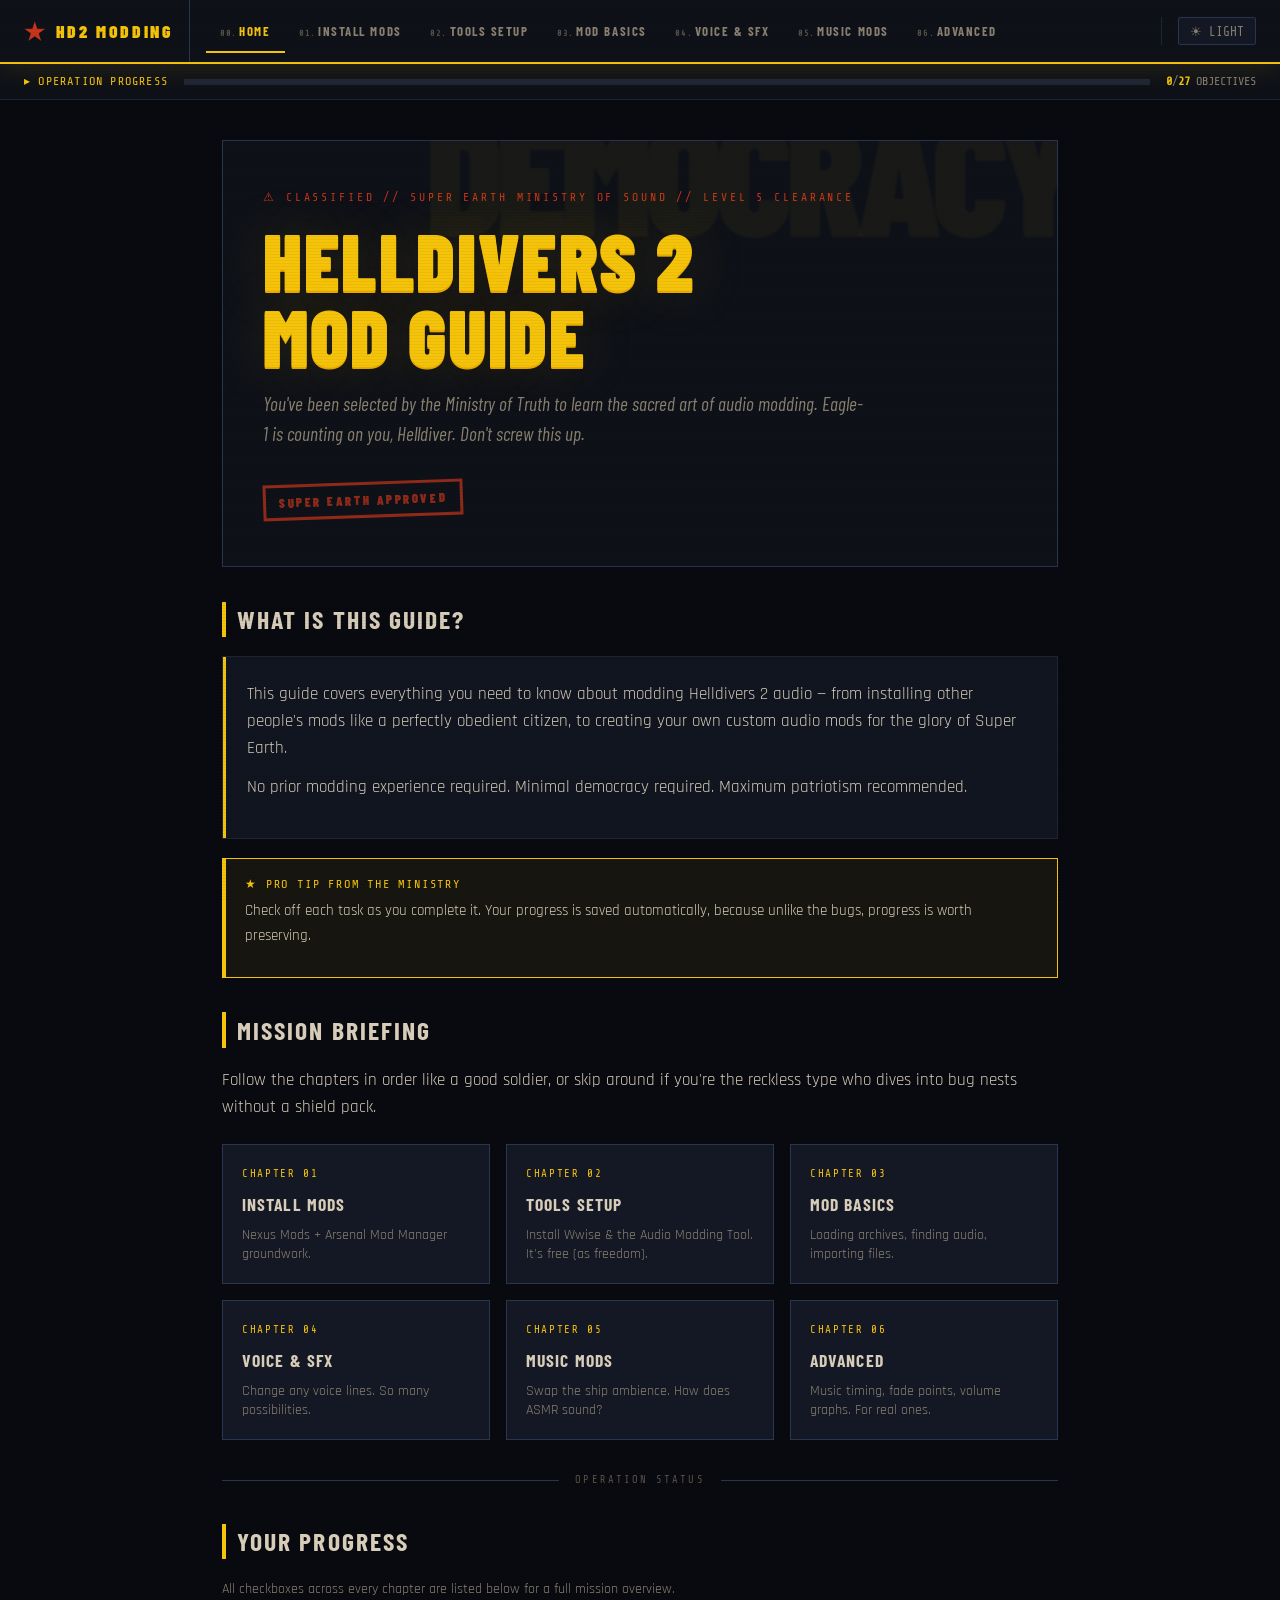
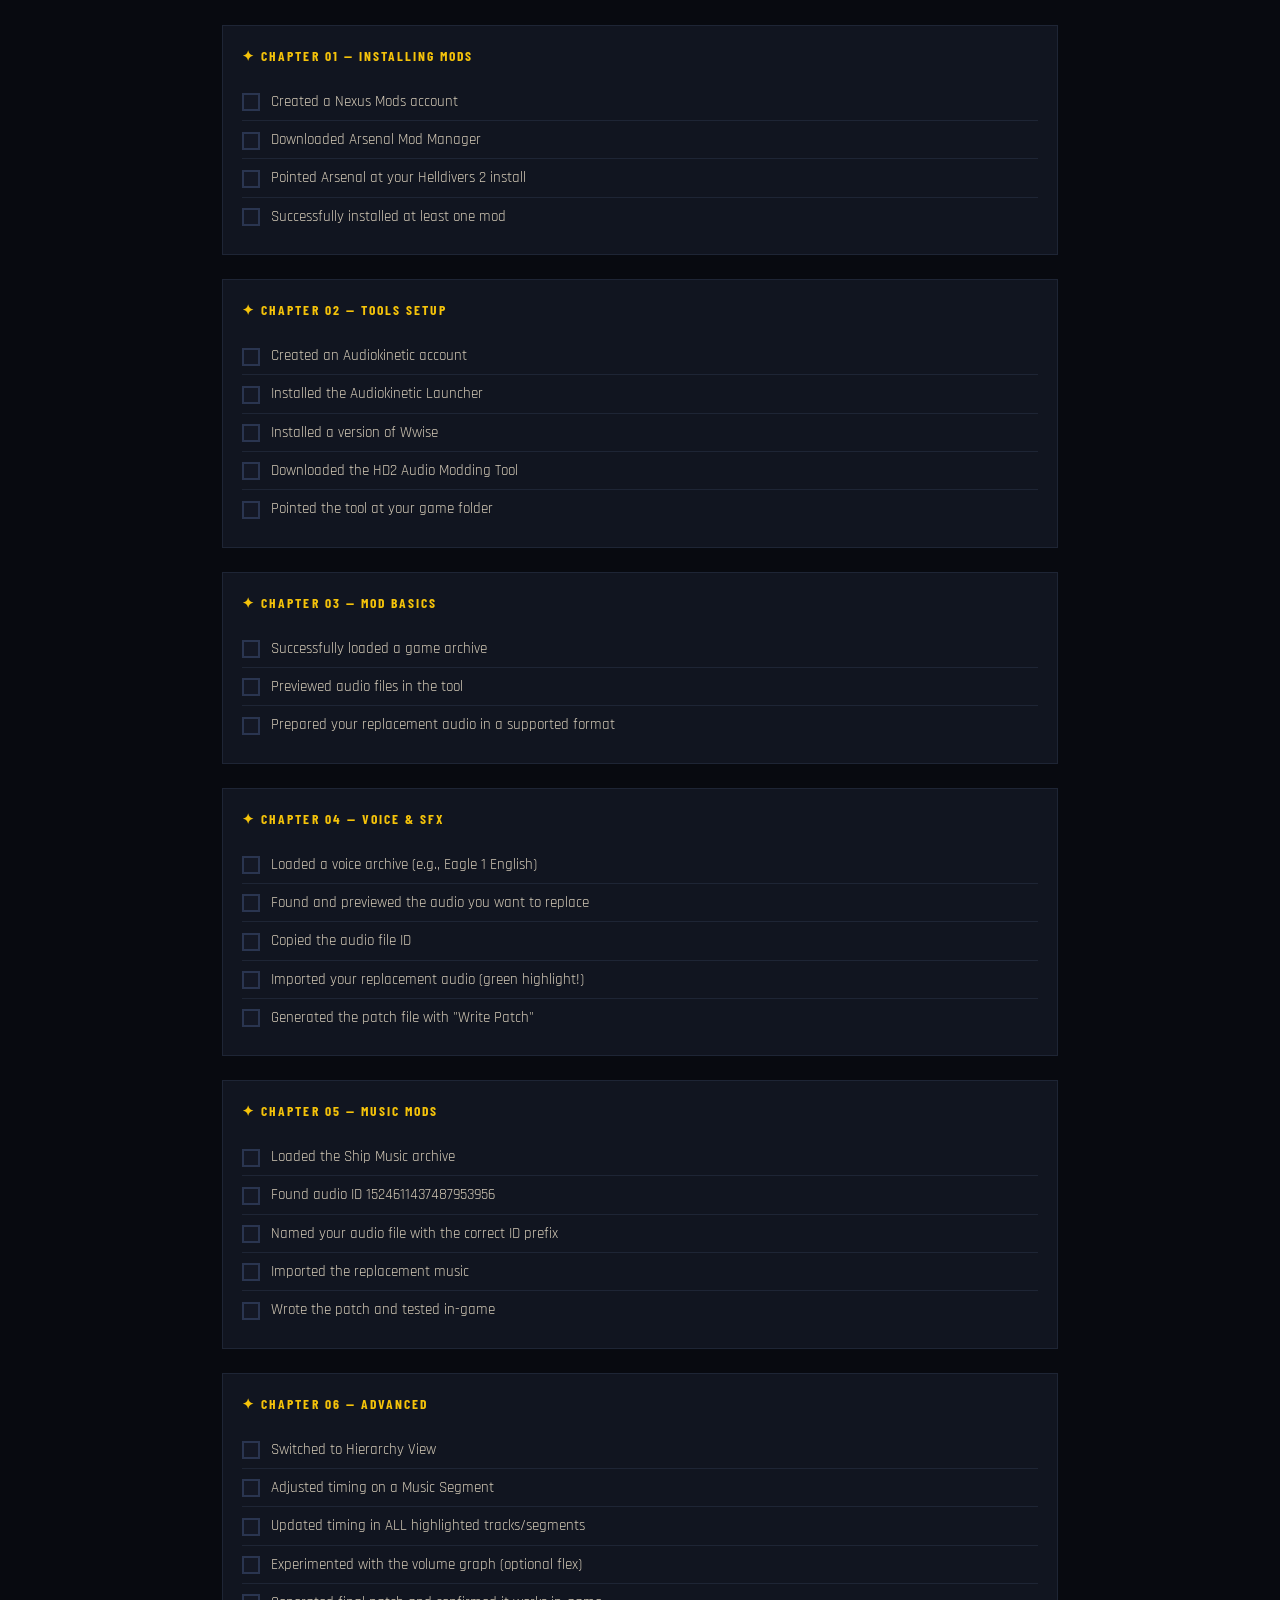
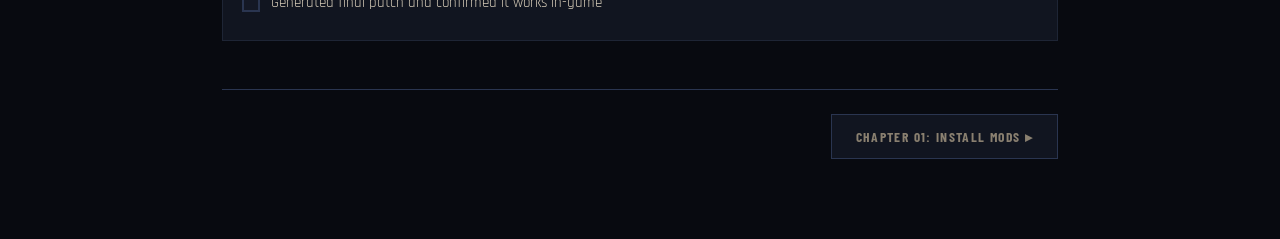
==== commit 59ab4139: "Update index.html" ====
--- a/index.html
+++ b/index.html
@@ -67,7 +67,7 @@
     <div class="page-card" onclick="showPage('install', document.querySelectorAll('.nav-btn')[1])">
       <span class="page-card-num">CHAPTER 01</span>
       <span class="page-card-title">Install Mods</span>
-      <span class="page-card-desc">Nexus Mods + Arsenal Mod Manager. Zero modding skill required.</span>
+      <span class="page-card-desc">Nexus Mods + Arsenal Mod Manager groundwork.</span>
     </div>
     <div class="page-card" onclick="showPage('tools', document.querySelectorAll('.nav-btn')[2])">
       <span class="page-card-num">CHAPTER 02</span>
@@ -82,12 +82,12 @@
     <div class="page-card" onclick="showPage('voice', document.querySelectorAll('.nav-btn')[4])">
       <span class="page-card-num">CHAPTER 04</span>
       <span class="page-card-title">Voice & SFX</span>
-      <span class="page-card-desc">Change Eagle-1's voice lines. She won't know. Probably.</span>
+      <span class="page-card-desc">Change any voice lines. So many possibilities.</span>
     </div>
     <div class="page-card" onclick="showPage('music', document.querySelectorAll('.nav-btn')[5])">
       <span class="page-card-num">CHAPTER 05</span>
       <span class="page-card-title">Music Mods</span>
-      <span class="page-card-desc">Swap the ship ambience. DOOM OST? Lofi? Go nuts.</span>
+      <span class="page-card-desc">Swap the ship ambience. How does ASMR sound?</span>
     </div>
     <div class="page-card" onclick="showPage('advanced', document.querySelectorAll('.nav-btn')[6])">
       <span class="page-card-num">CHAPTER 06</span>
--- a/style.css
+++ b/style.css
@@ -128,6 +128,8 @@
 
 .nav-btn {
   display: block;
+  background: none;
+  border: none;
   color: var(--text2);
   font-family: var(--font-head);
   font-size: 0.8rem;
@@ -226,6 +228,13 @@
 /* ═══════════════════════════════════════════
    PAGE LAYOUT
 ═══════════════════════════════════════════ */
+.page { display: none; animation: fadeIn 0.25s ease; }
+.page.active { display: block; }
+@keyframes fadeIn {
+  from { opacity: 0; transform: translateY(6px); }
+  to   { opacity: 1; transform: translateY(0); }
+}
+
 .page-content {
   max-width: 900px;
   margin: 0 auto;
